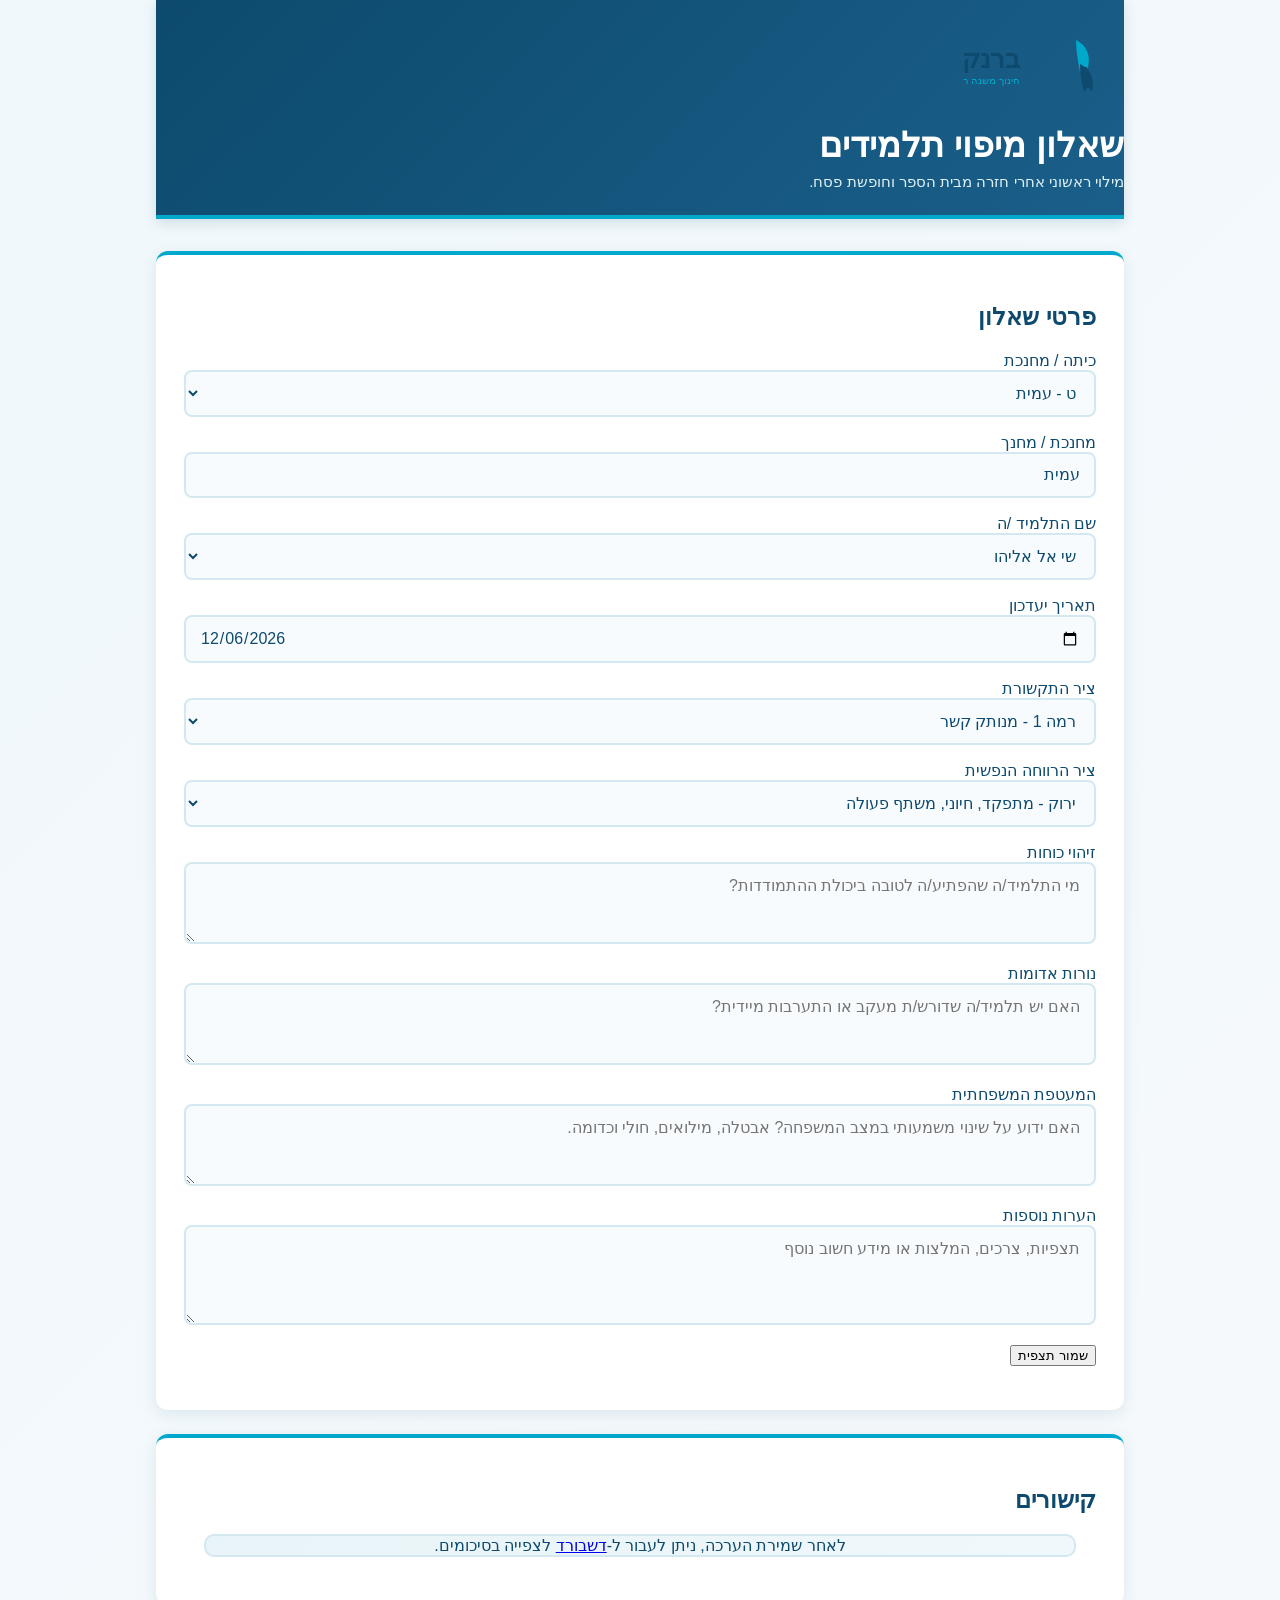
==== index.html @ 8f0331b6 "Add modern Branko Weiss branding and logo design" ====
<!DOCTYPE html>
<html lang="he" dir="rtl">
<head>
  <meta charset="UTF-8" />
  <meta name="viewport" content="width=device-width, initial-scale=1.0" />
  <title>שאלון מיפוי תלמידים</title>
  <link rel="stylesheet" href="style.css" />
</head>
<body>
  <main class="container">
    <header>
      <img src="logo.svg" alt="ברנקו וייס - חינוך משנה חברה" class="logo" />
      <h1>שאלון מיפוי תלמידים</h1>
      <p>מילוי ראשוני אחרי חזרה מבית הספר וחופשת פסח.</p>
    </header>

    <section class="card">
      <h2>פרטי שאלון</h2>

      <label for="classSelect">כיתה / מחנכת</label>
      <select id="classSelect"></select>

      <label for="teacherName">מחנכת / מחנך</label>
      <input id="teacherName" type="text" readonly />

      <label for="studentSelect">שם התלמיד /ה</label>
      <select id="studentSelect"></select>

      <label for="dateInput">תאריך יעדכון</label>
      <input id="dateInput" type="date" />

      <label for="communicationLevel">ציר התקשורת</label>
      <select id="communicationLevel">
        <option value="1">רמה 1 - מנותק קשר</option>
        <option value="2">רמה 2 - קשר רופף</option>
        <option value="3">רמה 3 - נמצא בקשר</option>
      </select>

      <label for="wellbeingLevel">ציר הרווחה הנפשית</label>
      <select id="wellbeingLevel">
        <option value="green">ירוק - מתפקד, חיוני, משתף פעולה</option>
        <option value="yellow">צהוב - עייפות, דאגה או ירידה במוטיבציה</option>
        <option value="red">אדום - סימני מצוקה בולטים או משבר</option>
      </select>

      <label for="strengthNote">זיהוי כוחות</label>
      <textarea id="strengthNote" rows="3" placeholder="מי התלמיד/ה שהפתיע/ה לטובה ביכולת ההתמודדות?"></textarea>

      <label for="alertNote">נורות אדומות</label>
      <textarea id="alertNote" rows="3" placeholder="האם יש תלמיד/ה שדורש/ת מעקב או התערבות מיידית?"></textarea>

      <label for="familyNote">המעטפת המשפחתית</label>
      <textarea id="familyNote" rows="3" placeholder="האם ידוע על שינוי משמעותי במצב המשפחה? אבטלה, מילואים, חולי וכדומה."></textarea>

      <label for="generalNote">הערות נוספות</label>
      <textarea id="generalNote" rows="4" placeholder="תצפיות, צרכים, המלצות או מידע חשוב נוסף"></textarea>

      <button id="submitBtn" class="primary-btn">שמור תצפית</button>
      <div id="message" class="message"></div>
    </section>

    <section class="card short-info">
      <h2>קישורים</h2>
      <p>לאחר שמירת הערכה, ניתן לעבור ל-<a href="dashboard.html">דשבורד</a> לצפייה בסיכומים.</p>
    </section>
  </main>
  <script src="script.js"></script>
</body>
</html>
---- style.css ----
* {
  box-sizing: border-box;
}

body {
  font-family: 'Segoe UI', Tahoma, Geneva, Verdana, sans-serif;
  background: linear-gradient(135deg, #f0f8fb 0%, #f5f9fc 100%);
  color: #0d4a6d;
  margin: 0;
  padding: 0;
  direction: rtl;
  text-align: right;
}

.container {
  max-width: 1000px;
  margin: 0 auto;
  padding: 0 16px;
}

header {
  background: linear-gradient(135deg, #0d4a6d 0%, #1a5f8a 100%);
  color: #fff;
  padding: 24px 0;
  border-bottom: 4px solid #00a9cc;
  margin-bottom: 32px;
  box-shadow: 0 4px 12px rgba(13, 74, 109, 0.15);
}

header .logo {
  width: 160px;
  margin-bottom: 16px;
}

header h1 {
  margin: 0 0 8px 0;
  font-size: 2.2rem;
  font-weight: 700;
  color: #fff;
}

header p {
  margin: 0;
  color: #e0f2f7;
  font-size: 0.95rem;
  font-weight: 300;
}

.card {
  background: #fff;
  border-radius: 12px;
  box-shadow: 0 4px 16px rgba(13, 74, 109, 0.1);
  padding: 28px;
  margin-bottom: 24px;
  border-top: 4px solid #00a9cc;
  transition: transform 0.2s, box-shadow 0.2s;
}

.card:hover {
  transform: translateY(-2px);
  box-shadow: 0 6px 20px rgba(13, 74, 109, 0.15);
}

.card h2 {
  color: #0d4a6d;
}

input[type="text"],
input[type="date"],
select,
textarea {
  width: 100%;
  padding: 12px 14px;
  margin-bottom: 16px;
  border: 2px solid #d4e8f2;
  border-radius: 8px;
  background: #f8fbfd;
  font-size: 1rem;
  color: #0d4a6d;
  font-family: inherit;
  transition: border-color 0.3s, background-color 0.3s;
}

input[type="text"]:focus,
input[type="date"]:focus,
select:focus,
textarea:focuslinear-gradient(135deg, #00a9cc 0%, #0088aa 100%);
  color: #fff;
  border: none;
  border-radius: 8px;
  padding: 14px 28px;
  font-size: 1rem;
  font-weight: 600;
  cursor: pointer;
  transition: all 0.3s;
  box-shadow: 0 4px 12px rgba(0, 169, 204, 0.3);
}

.primary-btn:hover {
  transform: translateY(-2px);
  box-shadow: 0 6px 16px rgba(0, 169, 204, 0.4);
  background: linear-gradient(135deg, #0088aa 0%, #006688 100%)
  margin-bottom: 16px;
  border: 1px solid #ccd0d9;
  border-radius: 10px;
  background: #fff;
  font-size: 1rem;
  color: #222;
}

textarea {
  resize: vertical;
}

  padding: 12px 16px;
  border-radius: 8px;
  background: #e8f4f8;
  color: #0d4a6d;
  border-right: 4px solid #00a9cc;
.primary-btn {
  display: inline-block;
  background: #1868b7;
  color: #fff;
  border: none;
  border-radius: 10px;
  padding: 14px 20px;
  font-size: 1rem;
  cursor: pointer;
}

.primary-btn:hover {
  background: #145a99;
}

.message {
  margin-top: 16px;
  font-weight: 600;
}

.short-info p {
  margin: 020px;
  border-radius: 10px;
  background: linear-gradient(135deg, #e8f4f8 0%, #f0f8fb 100%);
  text-align: center;
  border: 2px solid #d4e8f2;
  transition: all 0.3s;
}

.stats-grid div:hover {
  border-color: #00a9cc;
  box-shadow: 0 4px 12px rgba(0, 169, 204, 0.15);
}

.stats-grid h3 {
  margin: 0 0 12px;
  font-size: 0.9rem;
  color: #0d4a6d;
  font-weight: 600;
}

.stats-grid p {
  margin: 0;
  font-size: 1.8rem;
  font-weight: 700;
  color: #00a9cc
.stats-grid div {
  padding: 18px;
  border-radius: 12px;
  background: #f1f5fb;
  text-align: center;
}
linear-gradient(135deg, #0d4a6d 0%, #1a5f8a 100%);
  color: #fff;
}

th, td {
  padding: 14px 12px;
  border: 1px solid #d4e8f2;
}

th {
  font-weight: 700;
  color: #fff;
}

tr:hover {
  background: #f0f8fb

.filter-row {
  display: grid;
  gap: 8px;
}

.table-container {
  overflow-x: auto;
}

table {
  width: 100%;
  border-collapse: collapse;
}

thead {
  background: #e8effd;
}

th, td {
  padding: 12px 10px;
  border: 1px solid #e1e6ef;
}

th {
  font-weight: 700;
}

@media (max-width: 640px) {
  .container {
    padding: 0 12px;
  }

  .primary-btn {
    width: 100%;
  }
}
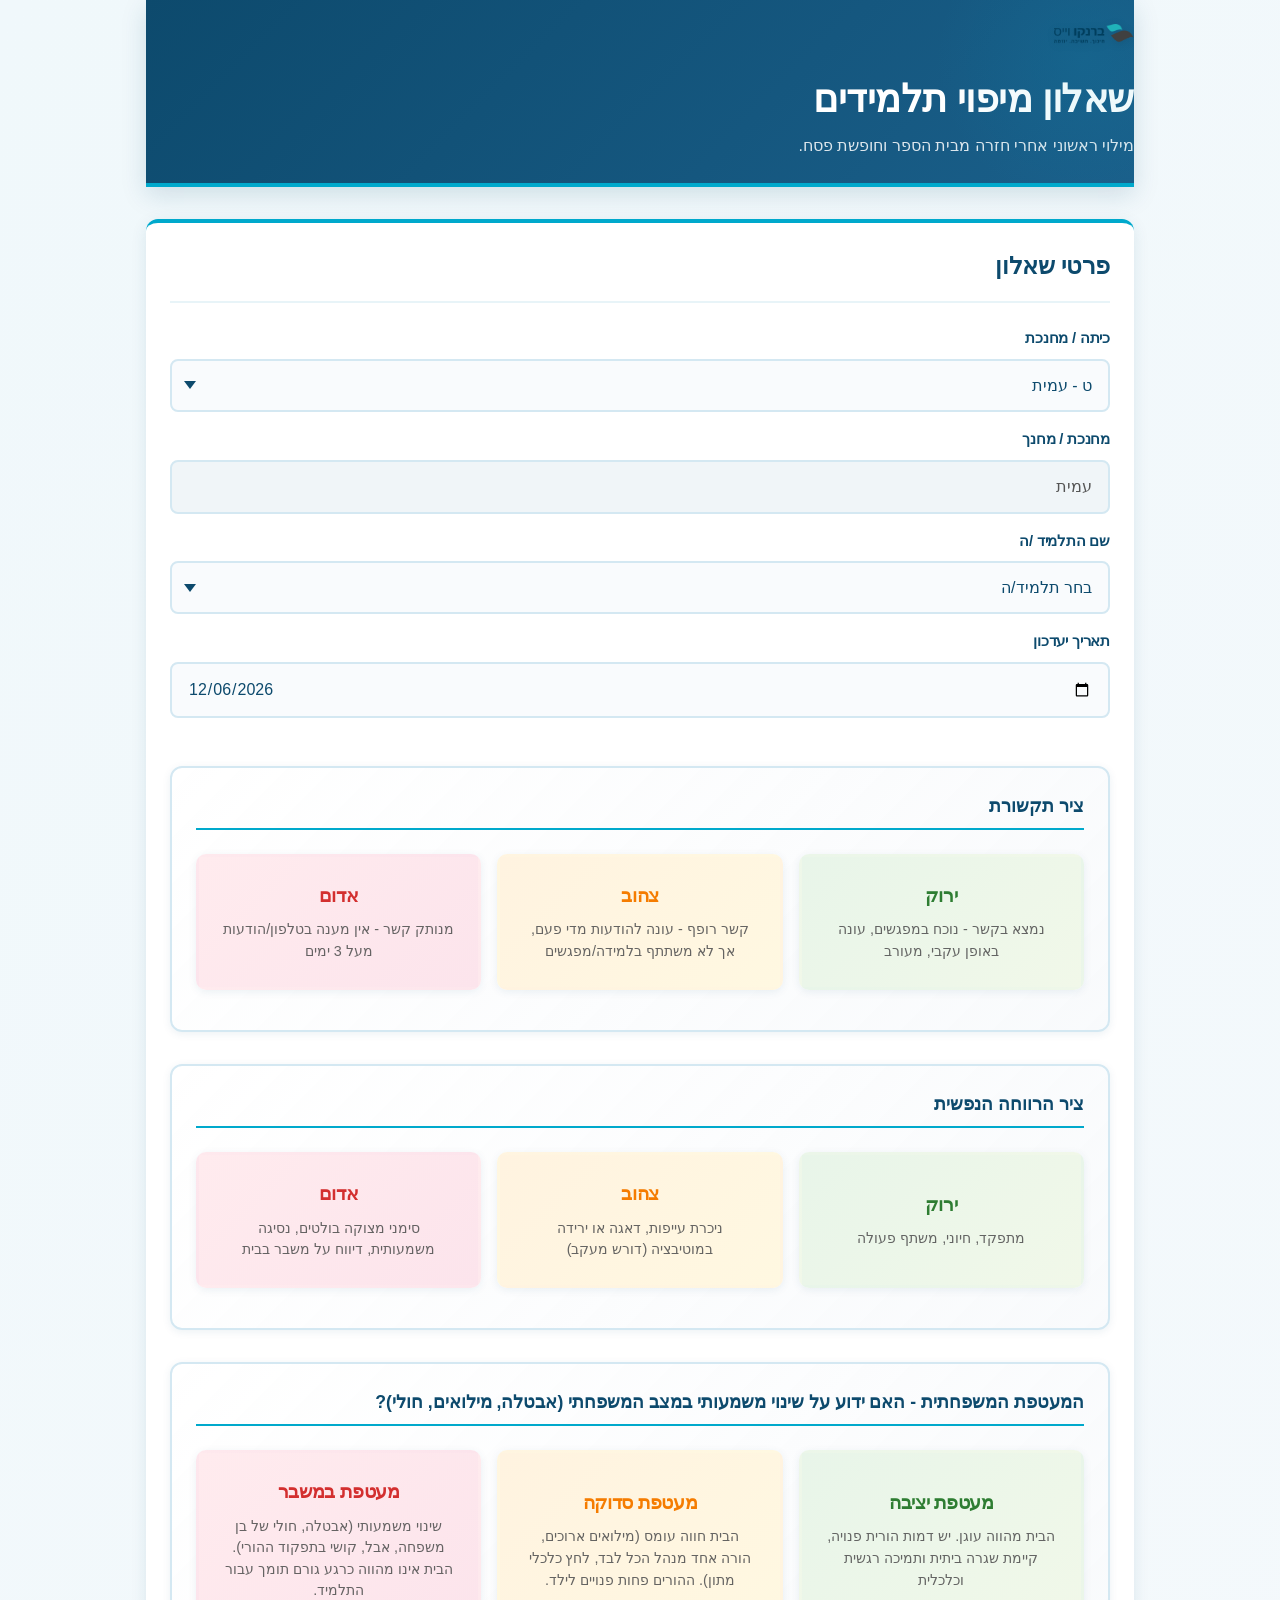
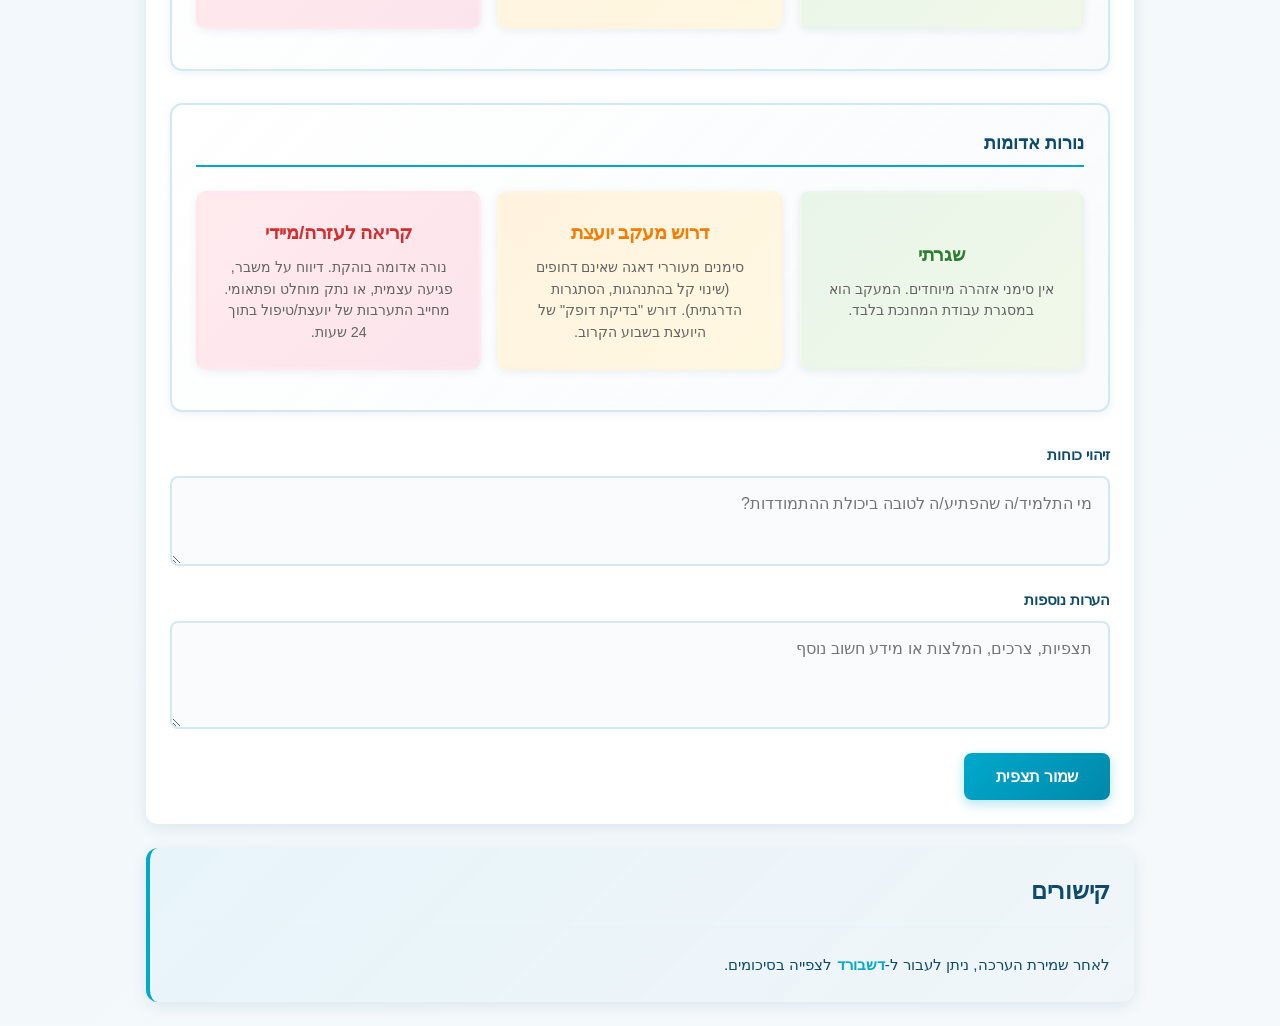
==== commit 12756a60: "Add interactive colored boxes, responsive design, and new logo" ====
--- a/index.html
+++ b/index.html
@@ -9,7 +9,7 @@
 <body>
   <main class="container">
     <header>
-      <img src="logo.svg" alt="ברנקו וייס - חינוך משנה חברה" class="logo" />
+      <img src="logo.png" alt="ברנקו וייס - חינוך משנה חברה" class="logo" />
       <h1>שאלון מיפוי תלמידים</h1>
       <p>מילוי ראשוני אחרי חזרה מבית הספר וחופשת פסח.</p>
     </header>
@@ -29,28 +29,88 @@
       <label for="dateInput">תאריך יעדכון</label>
       <input id="dateInput" type="date" />
 
-      <label for="communicationLevel">ציר התקשורת</label>
-      <select id="communicationLevel">
-        <option value="1">רמה 1 - מנותק קשר</option>
-        <option value="2">רמה 2 - קשר רופף</option>
-        <option value="3">רמה 3 - נמצא בקשר</option>
-      </select>
+      <!-- ציר תקשורת -->
+      <div class="question-section">
+        <h3>ציר תקשורת</h3>
+        <div class="option-grid">
+          <div class="option-card green" data-value="3" data-section="communication" tabindex="0">
+            <h4>ירוק</h4>
+            <p>נמצא בקשר - נוכח במפגשים, עונה באופן עקבי, מעורב</p>
+          </div>
+          <div class="option-card yellow" data-value="2" data-section="communication" tabindex="0">
+            <h4>צהוב</h4>
+            <p>קשר רופף - עונה להודעות מדי פעם, אך לא משתתף בלמידה/מפגשים</p>
+          </div>
+          <div class="option-card red" data-value="1" data-section="communication" tabindex="0">
+            <h4>אדום</h4>
+            <p>מנותק קשר - אין מענה בטלפון/הודעות מעל 3 ימים</p>
+          </div>
+        </div>
+        <input type="hidden" id="communicationLevel" />
+      </div>
 
-      <label for="wellbeingLevel">ציר הרווחה הנפשית</label>
-      <select id="wellbeingLevel">
-        <option value="green">ירוק - מתפקד, חיוני, משתף פעולה</option>
-        <option value="yellow">צהוב - עייפות, דאגה או ירידה במוטיבציה</option>
-        <option value="red">אדום - סימני מצוקה בולטים או משבר</option>
-      </select>
+      <!-- ציר הרווחה הנפשית -->
+      <div class="question-section">
+        <h3>ציר הרווחה הנפשית</h3>
+        <div class="option-grid">
+          <div class="option-card green" data-value="green" data-section="wellbeing" tabindex="0">
+            <h4>ירוק</h4>
+            <p>מתפקד, חיוני, משתף פעולה</p>
+          </div>
+          <div class="option-card yellow" data-value="yellow" data-section="wellbeing" tabindex="0">
+            <h4>צהוב</h4>
+            <p>ניכרת עייפות, דאגה או ירידה במוטיבציה (דורש מעקב)</p>
+          </div>
+          <div class="option-card red" data-value="red" data-section="wellbeing" tabindex="0">
+            <h4>אדום</h4>
+            <p>סימני מצוקה בולטים, נסיגה משמעותית, דיווח על משבר בבית</p>
+          </div>
+        </div>
+        <input type="hidden" id="wellbeingLevel" />
+      </div>
+
+      <!-- המעטפת המשפחתית -->
+      <div class="question-section">
+        <h3>המעטפת המשפחתית - האם ידוע על שינוי משמעותי במצב המשפחתי (אבטלה, מילואים, חולי)?</h3>
+        <div class="option-grid">
+          <div class="option-card green" data-value="stable" data-section="family" tabindex="0">
+            <h4>מעטפת יציבה</h4>
+            <p>הבית מהווה עוגן. יש דמות הורית פנויה, קיימת שגרה ביתית ותמיכה רגשית וכלכלית</p>
+          </div>
+          <div class="option-card yellow" data-value="cracked" data-section="family" tabindex="0">
+            <h4>מעטפת סדוקה</h4>
+            <p>הבית חווה עומס (מילואים ארוכים, הורה אחד מנהל הכל לבד, לחץ כלכלי מתון). ההורים פחות פנויים לילד.</p>
+          </div>
+          <div class="option-card red" data-value="crisis" data-section="family" tabindex="0">
+            <h4>מעטפת במשבר</h4>
+            <p>שינוי משמעותי (אבטלה, חולי של בן משפחה, אבל, קושי בתפקוד ההורי). הבית אינו מהווה כרגע גורם תומך עבור התלמיד.</p>
+          </div>
+        </div>
+        <input type="hidden" id="familyLevel" />
+      </div>
+
+      <!-- נורות אדומות -->
+      <div class="question-section">
+        <h3>נורות אדומות</h3>
+        <div class="option-grid">
+          <div class="option-card green" data-value="normal" data-section="alerts" tabindex="0">
+            <h4>שגרתי</h4>
+            <p>אין סימני אזהרה מיוחדים. המעקב הוא במסגרת עבודת המחנכת בלבד.</p>
+          </div>
+          <div class="option-card yellow" data-value="counselor" data-section="alerts" tabindex="0">
+            <h4>דרוש מעקב יועצת</h4>
+            <p>סימנים מעוררי דאגה שאינם דחופים (שינוי קל בהתנהגות, הסתגרות הדרגתית). דורש "בדיקת דופק" של היועצת בשבוע הקרוב.</p>
+          </div>
+          <div class="option-card red" data-value="urgent" data-section="alerts" tabindex="0">
+            <h4>קריאה לעזרה/מיידי</h4>
+            <p>נורה אדומה בוהקת. דיווח על משבר, פגיעה עצמית, או נתק מוחלט ופתאומי. מחייב התערבות של יועצת/טיפול בתוך 24 שעות.</p>
+          </div>
+        </div>
+        <input type="hidden" id="alertLevel" />
+      </div>
 
       <label for="strengthNote">זיהוי כוחות</label>
       <textarea id="strengthNote" rows="3" placeholder="מי התלמיד/ה שהפתיע/ה לטובה ביכולת ההתמודדות?"></textarea>
-
-      <label for="alertNote">נורות אדומות</label>
-      <textarea id="alertNote" rows="3" placeholder="האם יש תלמיד/ה שדורש/ת מעקב או התערבות מיידית?"></textarea>
-
-      <label for="familyNote">המעטפת המשפחתית</label>
-      <textarea id="familyNote" rows="3" placeholder="האם ידוע על שינוי משמעותי במצב המשפחה? אבטלה, מילואים, חולי וכדומה."></textarea>
 
       <label for="generalNote">הערות נוספות</label>
       <textarea id="generalNote" rows="4" placeholder="תצפיות, צרכים, המלצות או מידע חשוב נוסף"></textarea>
--- a/style.css
+++ b/style.css
@@ -1,68 +1,176 @@
+/* Design System - Branko Weiss Modern Professional Theme */
+
+:root {
+  --primary-dark: #0d4a6d;
+  --primary-medium: #1a5f8a;
+  --accent-turquoise: #00a9cc;
+  --accent-light: #e8f4f8;
+  --text-primary: #0d4a6d;
+  --text-secondary: #555;
+  --border-light: #d4e8f2;
+  --shadow-sm: 0 2px 8px rgba(13, 74, 109, 0.08);
+  --shadow-md: 0 4px 16px rgba(13, 74, 109, 0.1);
+  --shadow-lg: 0 8px 24px rgba(13, 74, 109, 0.15);
+  --transition-fast: 0.18s cubic-bezier(0.4, 0, 0.2, 1);
+  --transition-normal: 0.28s cubic-bezier(0.4, 0, 0.2, 1);
+  --spacing-xs: 4px;
+  --spacing-sm: 8px;
+  --spacing-md: 16px;
+  --spacing-lg: 24px;
+  --spacing-xl: 32px;
+}
+
 * {
   box-sizing: border-box;
 }
 
+html {
+  scroll-behavior: smooth;
+}
+
 body {
-  font-family: 'Segoe UI', Tahoma, Geneva, Verdana, sans-serif;
+  font-family: -apple-system, BlinkMacSystemFont, 'Segoe UI', 'Helvetica Neue', sans-serif;
   background: linear-gradient(135deg, #f0f8fb 0%, #f5f9fc 100%);
-  color: #0d4a6d;
+  color: var(--text-primary);
   margin: 0;
   padding: 0;
   direction: rtl;
   text-align: right;
+  line-height: 1.6;
+  -webkit-font-smoothing: antialiased;
+  -moz-osx-font-smoothing: grayscale;
 }
 
 .container {
-  max-width: 1000px;
+  max-width: 1020px;
   margin: 0 auto;
-  padding: 0 16px;
+  padding: 0 var(--spacing-md);
 }
 
 header {
-  background: linear-gradient(135deg, #0d4a6d 0%, #1a5f8a 100%);
+  background: linear-gradient(135deg, var(--primary-dark) 0%, var(--primary-medium) 100%);
   color: #fff;
-  padding: 24px 0;
-  border-bottom: 4px solid #00a9cc;
-  margin-bottom: 32px;
-  box-shadow: 0 4px 12px rgba(13, 74, 109, 0.15);
+  padding: var(--spacing-lg) 0;
+  border-bottom: 4px solid var(--accent-turquoise);
+  margin-bottom: var(--spacing-xl);
+  box-shadow: var(--shadow-lg);
+  position: relative;
+  overflow: hidden;
+}
+
+header::before {
+  content: '';
+  position: absolute;
+  top: -50%;
+  right: -10%;
+  width: 300px;
+  height: 300px;
+  background: radial-gradient(circle, rgba(0, 169, 204, 0.1) 0%, transparent 70%);
+  border-radius: 50%;
+  pointer-events: none;
 }
 
 header .logo {
-  width: 160px;
-  margin-bottom: 16px;
+  width: 80px;
+  height: auto;
+  margin-bottom: var(--spacing-md);
+  filter: drop-shadow(0 2px 4px rgba(0, 0, 0, 0.1));
+  animation: slideDown var(--transition-normal) ease-out;
 }
 
 header h1 {
-  margin: 0 0 8px 0;
-  font-size: 2.2rem;
+  margin: 0 0 var(--spacing-xs) 0;
+  font-size: clamp(1.8rem, 5vw, 2.4rem);
   font-weight: 700;
   color: #fff;
+  letter-spacing: -0.5px;
+  animation: slideUp var(--transition-normal) ease-out;
 }
 
 header p {
   margin: 0;
-  color: #e0f2f7;
-  font-size: 0.95rem;
+  color: rgba(255, 255, 255, 0.85);
+  font-size: clamp(0.9rem, 2vw, 1rem);
   font-weight: 300;
+  animation: slideUp var(--transition-normal) ease-out 0.05s both;
 }
 
 .card {
   background: #fff;
   border-radius: 12px;
-  box-shadow: 0 4px 16px rgba(13, 74, 109, 0.1);
-  padding: 28px;
-  margin-bottom: 24px;
-  border-top: 4px solid #00a9cc;
-  transition: transform 0.2s, box-shadow 0.2s;
+  box-shadow: var(--shadow-md);
+  padding: var(--spacing-lg);
+  margin-bottom: var(--spacing-lg);
+  border-top: 4px solid var(--accent-turquoise);
+  transition: all var(--transition-normal);
+  position: relative;
+  animation: fadeInUp 0.5s ease-out;
+}
+
+@keyframes fadeInUp {
+  from { opacity: 0; transform: translateY(20px); }
+  to { opacity: 1; transform: translateY(0); }
+}
+
+@keyframes slideDown {
+  from { opacity: 0; transform: translateY(-20px); }
+  to { opacity: 1; transform: translateY(0); }
+}
+
+@keyframes slideUp {
+  from { opacity: 0; transform: translateY(20px); }
+  to { opacity: 1; transform: translateY(0); }
 }
 
 .card:hover {
-  transform: translateY(-2px);
-  box-shadow: 0 6px 20px rgba(13, 74, 109, 0.15);
+  transform: translateY(-4px);
+  box-shadow: var(--shadow-lg);
 }
 
 .card h2 {
-  color: #0d4a6d;
+  margin-top: 0;
+  color: var(--primary-dark);
+  font-size: clamp(1.2rem, 3vw, 1.5rem);
+  margin-bottom: var(--spacing-lg);
+  border-bottom: 2px solid var(--accent-light);
+  padding-bottom: var(--spacing-md);
+  font-weight: 600;
+  letter-spacing: -0.3px;
+}
+
+.short-info {
+  background: linear-gradient(135deg, rgba(0, 169, 204, 0.05) 0%, rgba(13, 74, 109, 0.02) 100%);
+  border-left: 4px solid var(--accent-turquoise);
+  border-top: none;
+}
+
+.short-info p {
+  margin: 0;
+  font-size: 0.95rem;
+  line-height: 1.7;
+}
+
+.short-info a {
+  color: var(--accent-turquoise);
+  text-decoration: none;
+  font-weight: 600;
+  border-bottom: 2px solid transparent;
+  transition: border-color var(--transition-fast);
+  padding-bottom: 2px;
+}
+
+.short-info a:hover {
+  border-bottom-color: var(--accent-turquoise);
+}
+
+label {
+  display: block;
+  margin-bottom: var(--spacing-sm);
+  font-weight: 600;
+  color: var(--primary-dark);
+  font-size: 0.92rem;
+  letter-spacing: -0.2px;
+  transition: color var(--transition-fast);
 }
 
 input[type="text"],
@@ -70,155 +178,662 @@
 select,
 textarea {
   width: 100%;
-  padding: 12px 14px;
-  margin-bottom: 16px;
-  border: 2px solid #d4e8f2;
+  padding: var(--spacing-md);
+  margin-bottom: var(--spacing-md);
+  border: 2px solid var(--border-light);
   border-radius: 8px;
-  background: #f8fbfd;
+  background: #f9fbfd;
   font-size: 1rem;
-  color: #0d4a6d;
+  color: var(--text-primary);
   font-family: inherit;
-  transition: border-color 0.3s, background-color 0.3s;
+  transition: all var(--transition-fast);
+  appearance: none;
+}
+
+select {
+  background-image: url("data:image/svg+xml,%3Csvg xmlns='http://www.w3.org/2000/svg' width='12' height='8' viewBox='0 0 12 8'%3E%3Cpath fill='%230d4a6d' d='M6 8L0 0h12z'/%3E%3C/svg%3E");
+  background-repeat: no-repeat;
+  background-position: left 12px center;
+  padding-left: 32px;
+  padding-right: var(--spacing-md);
+  cursor: pointer;
 }
 
 input[type="text"]:focus,
 input[type="date"]:focus,
 select:focus,
-textarea:focuslinear-gradient(135deg, #00a9cc 0%, #0088aa 100%);
+textarea:focus {
+  outline: none;
+  border-color: var(--accent-turquoise);
+  background: #fff;
+  box-shadow: 0 0 0 4px rgba(0, 169, 204, 0.1);
+  transition: all var(--transition-fast);
+}
+
+input[type="text"]:hover,
+input[type="date"]:hover,
+select:hover,
+textarea:hover {
+  border-color: var(--accent-turquoise);
+}
+
+textarea {
+  resize: vertical;
+  min-height: 80px;
+  font-family: inherit;
+}
+
+input[readonly] {
+  background: #f0f5f8;
+  cursor: not-allowed;
+  color: var(--text-secondary);
+}
+
+.primary-btn {
+  display: inline-block;
+  background: linear-gradient(135deg, var(--accent-turquoise) 0%, #0088aa 100%);
   color: #fff;
   border: none;
   border-radius: 8px;
-  padding: 14px 28px;
+  padding: 14px 32px;
   font-size: 1rem;
   font-weight: 600;
   cursor: pointer;
-  transition: all 0.3s;
+  transition: all var(--transition-normal);
   box-shadow: 0 4px 12px rgba(0, 169, 204, 0.3);
+  position: relative;
+  overflow: hidden;
+  letter-spacing: -0.3px;
+}
+
+.primary-btn::before {
+  content: '';
+  position: absolute;
+  top: 50%;
+  left: 50%;
+  width: 0;
+  height: 0;
+  background: rgba(255, 255, 255, 0.2);
+  border-radius: 50%;
+  transform: translate(-50%, -50%);
+  transition: width var(--transition-normal), height var(--transition-normal);
+  pointer-events: none;
 }
 
 .primary-btn:hover {
   transform: translateY(-2px);
-  box-shadow: 0 6px 16px rgba(0, 169, 204, 0.4);
-  background: linear-gradient(135deg, #0088aa 0%, #006688 100%)
-  margin-bottom: 16px;
-  border: 1px solid #ccd0d9;
+  box-shadow: 0 8px 20px rgba(0, 169, 204, 0.4);
+  background: linear-gradient(135deg, #0088aa 0%, #006688 100%);
+}
+
+.primary-btn:hover::before {
+  width: 300px;
+  height: 300px;
+}
+
+.primary-btn:active {
+  transform: translateY(0);
+  box-shadow: 0 2px 8px rgba(0, 169, 204, 0.3);
+}
+
+.primary-btn:focus {
+  outline: 2px solid var(--accent-turquoise);
+  outline-offset: 2px;
+}
+
+.primary-btn:disabled {
+  opacity: 0.6;
+  cursor: not-allowed;
+  transform: none;
+}
+
+.message {
+  margin-top: var(--spacing-md);
+  font-weight: 600;
+  padding: var(--spacing-md);
+  border-radius: 8px;
+  background: var(--accent-light);
+  color: var(--primary-dark);
+  border-right: 4px solid var(--accent-turquoise);
+  display: none;
+  animation: slideIn var(--transition-normal) ease-out;
+}
+
+.message.show {
+  display: block;
+}
+
+@keyframes slideIn {
+  from { opacity: 0; transform: translateX(20px); }
+  to { opacity: 1; transform: translateX(0); }
+}
+
+.message.error {
+  background: #fee;
+  color: #c33;
+  border-right-color: #c33;
+}
+
+.message.success {
+  background: #e8f5e9;
+  color: #2e7d32;
+  border-right-color: #4caf50;
+}
+
+.stats-grid {
+  display: grid;
+  gap: var(--spacing-lg);
+  grid-template-columns: repeat(auto-fit, minmax(160px, 1fr));
+  margin-bottom: var(--spacing-lg);
+}
+
+.stats-grid div {
+  padding: var(--spacing-lg);
   border-radius: 10px;
-  background: #fff;
-  font-size: 1rem;
-  color: #222;
-}
-
-textarea {
-  resize: vertical;
-}
-
-  padding: 12px 16px;
-  border-radius: 8px;
-  background: #e8f4f8;
-  color: #0d4a6d;
-  border-right: 4px solid #00a9cc;
-.primary-btn {
-  display: inline-block;
-  background: #1868b7;
-  color: #fff;
-  border: none;
-  border-radius: 10px;
-  padding: 14px 20px;
-  font-size: 1rem;
-  cursor: pointer;
-}
-
-.primary-btn:hover {
-  background: #145a99;
-}
-
-.message {
-  margin-top: 16px;
+  background: linear-gradient(135deg, var(--accent-light) 0%, #f0f8fb 100%);
+  text-align: center;
+  border: 2px solid var(--border-light);
+  transition: all var(--transition-normal);
+  position: relative;
+  overflow: hidden;
+  animation: fadeInUp 0.5s ease-out;
+}
+
+.stats-grid div::before {
+  content: '';
+  position: absolute;
+  top: 0;
+  left: 0;
+  right: 0;
+  height: 3px;
+  background: linear-gradient(90deg, var(--accent-turquoise), transparent);
+  opacity: 0;
+  transition: opacity var(--transition-normal);
+}
+
+.stats-grid div:hover {
+  border-color: var(--accent-turquoise);
+  box-shadow: var(--shadow-md);
+  transform: translateY(-4px);
+}
+
+.stats-grid div:hover::before {
+  opacity: 1;
+}
+
+.stats-grid h3 {
+  margin: 0 0 var(--spacing-md) 0;
+  font-size: clamp(0.85rem, 2vw, 0.95rem);
+  color: var(--primary-dark);
   font-weight: 600;
-}
-
-.short-info p {
-  margin: 020px;
-  border-radius: 10px;
-  background: linear-gradient(135deg, #e8f4f8 0%, #f0f8fb 100%);
-  text-align: center;
-  border: 2px solid #d4e8f2;
-  transition: all 0.3s;
-}
-
-.stats-grid div:hover {
-  border-color: #00a9cc;
-  box-shadow: 0 4px 12px rgba(0, 169, 204, 0.15);
-}
-
-.stats-grid h3 {
-  margin: 0 0 12px;
-  font-size: 0.9rem;
-  color: #0d4a6d;
-  font-weight: 600;
+  letter-spacing: -0.2px;
 }
 
 .stats-grid p {
   margin: 0;
-  font-size: 1.8rem;
+  font-size: clamp(1.6rem, 4vw, 2rem);
   font-weight: 700;
-  color: #00a9cc
-.stats-grid div {
-  padding: 18px;
-  border-radius: 12px;
-  background: #f1f5fb;
-  text-align: center;
-}
-linear-gradient(135deg, #0d4a6d 0%, #1a5f8a 100%);
-  color: #fff;
-}
-
-th, td {
-  padding: 14px 12px;
-  border: 1px solid #d4e8f2;
-}
-
-th {
-  font-weight: 700;
-  color: #fff;
-}
-
-tr:hover {
-  background: #f0f8fb
+  color: var(--accent-turquoise);
+  letter-spacing: -0.5px;
+}
+
+.filters {
+  display: grid;
+  gap: var(--spacing-lg);
+  background: linear-gradient(135deg, rgba(0, 169, 204, 0.03) 0%, rgba(13, 74, 109, 0.01) 100%);
+  padding: var(--spacing-lg);
+  border-radius: 10px;
+  border: 2px solid var(--border-light);
+}
 
 .filter-row {
-  display: grid;
-  gap: 8px;
+  display: flex;
+  flex-direction: column;
+  gap: var(--spacing-xs);
+}
+
+.filter-row label {
+  margin-bottom: var(--spacing-xs);
+  font-weight: 600;
+  color: var(--primary-dark);
+}
+
+.filter-row select {
+  width: 100%;
+  padding: var(--spacing-sm);
+  border: 2px solid var(--border-light);
+  border-radius: 6px;
+  font-size: 1rem;
+  background: #fff;
+  transition: border-color var(--transition-fast);
+}
+
+.filter-row select:focus {
+  outline: none;
+  border-color: var(--accent-turquoise);
+}
+
+@media (min-width: 768px) {
+  .filters {
+    display: grid;
+    grid-template-columns: repeat(auto-fit, minmax(220px, 1fr));
+    align-items: flex-end;
+    gap: var(--spacing-md);
+    padding: var(--spacing-md);
+  }
+
+  .filter-row {
+    flex-direction: row;
+    align-items: center;
+  }
+
+  .filter-row label {
+    margin-bottom: 0;
+    min-width: 120px;
+  }
+
+  .filter-row select {
+    flex: 1;
+  }
+
+  .filter-row:last-child {
+    grid-column: 1;
+  }
 }
 
 .table-container {
   overflow-x: auto;
+  border-radius: 10px;
+  box-shadow: var(--shadow-md);
+  margin-top: var(--spacing-lg);
 }
 
 table {
   width: 100%;
   border-collapse: collapse;
+  background: #fff;
+  min-width: 600px; /* Ensure table doesn't get too narrow */
 }
 
 thead {
-  background: #e8effd;
-}
-
-th, td {
-  padding: 12px 10px;
-  border: 1px solid #e1e6ef;
+  background: linear-gradient(90deg, var(--primary-dark) 0%, var(--primary-medium) 100%);
+  color: #fff;
 }
 
 th {
+  padding: var(--spacing-md);
   font-weight: 700;
-}
-
-@media (max-width: 640px) {
+  color: #fff;
+  text-align: right;
+  font-size: 0.92rem;
+  letter-spacing: -0.2px;
+  border-bottom: 2px solid var(--accent-turquoise);
+}
+
+td {
+  padding: var(--spacing-md);
+  border-bottom: 1px solid var(--border-light);
+  font-size: 0.9rem;
+  color: var(--text-secondary);
+}
+
+tbody tr {
+  transition: background-color var(--transition-fast);
+}
+
+tbody tr:hover {
+  background: #f5f9fb;
+}
+
+tbody tr:last-child td {
+  border-bottom: none;
+}
+
+.question-section {
+  margin: var(--spacing-xl) 0;
+  padding: var(--spacing-lg);
+  background: linear-gradient(135deg, rgba(255, 255, 255, 0.8) 0%, rgba(248, 250, 252, 0.9) 100%);
+  border-radius: 12px;
+  border: 2px solid var(--border-light);
+  box-shadow: var(--shadow-sm);
+}
+
+.question-section h3 {
+  margin: 0 0 var(--spacing-lg) 0;
+  color: var(--primary-dark);
+  font-size: 1.1rem;
+  font-weight: 600;
+  border-bottom: 2px solid var(--accent-turquoise);
+  padding-bottom: var(--spacing-sm);
+}
+
+.option-grid {
+  display: grid;
+  gap: var(--spacing-md);
+  grid-template-columns: repeat(auto-fit, minmax(280px, 1fr));
+  margin-bottom: var(--spacing-md);
+}
+
+.option-card {
+  padding: var(--spacing-lg);
+  border-radius: 10px;
+  border: 3px solid transparent;
+  cursor: pointer;
+  transition: all var(--transition-normal);
+  position: relative;
+  background: #fff;
+  box-shadow: var(--shadow-sm);
+  text-align: center;
+  min-height: 120px;
+  display: flex;
+  flex-direction: column;
+  justify-content: center;
+  align-items: center;
+  -webkit-tap-highlight-color: rgba(0, 169, 204, 0.1); /* iOS tap highlight */
+}
+
+.option-card:hover {
+  transform: translateY(-4px);
+  box-shadow: var(--shadow-md);
+}
+
+.option-card:focus {
+  outline: 3px solid var(--accent-turquoise);
+  outline-offset: 2px;
+}
+
+.option-card.selected {
+  border-color: currentColor;
+  box-shadow: 0 0 0 2px currentColor, var(--shadow-md);
+  transform: translateY(-2px);
+}
+
+.option-card.green {
+  color: #2e7d32;
+  background: linear-gradient(135deg, #e8f5e9 0%, #f1f8e9 100%);
+}
+
+.option-card.green.selected {
+  background: linear-gradient(135deg, #c8e6c9 0%, #dcedc8 100%);
+}
+
+.option-card.yellow {
+  color: #f57c00;
+  background: linear-gradient(135deg, #fff3e0 0%, #fff8e1 100%);
+}
+
+.option-card.yellow.selected {
+  background: linear-gradient(135deg, #ffcc80 0%, #ffe082 100%);
+}
+
+.option-card.red {
+  color: #d32f2f;
+  background: linear-gradient(135deg, #ffebee 0%, #fce4ec 100%);
+}
+
+.option-card.red.selected {
+  background: linear-gradient(135deg, #ef5350 0%, #e57373 100%);
+}
+
+.option-card h4 {
+  margin: 0 0 var(--spacing-sm) 0;
+  font-size: 1.2rem;
+  font-weight: 700;
+  letter-spacing: -0.3px;
+}
+
+.option-card p {
+  margin: 0;
+  font-size: 0.9rem;
+  line-height: 1.5;
+  color: var(--text-secondary);
+  opacity: 0.9;
+}
+
+/* Responsive Design for Option Cards */
+@media (max-width: 768px) {
+  .option-grid {
+    grid-template-columns: 1fr;
+    gap: var(--spacing-sm);
+  }
+
+  .option-card {
+    padding: var(--spacing-md);
+    min-height: 100px;
+  }
+
+  .option-card h4 {
+    font-size: 1.1rem;
+  }
+
+  .option-card p {
+    font-size: 0.85rem;
+    line-height: 1.4;
+  }
+}
+
+@media (max-width: 480px) {
+  .option-grid {
+    gap: var(--spacing-xs);
+  }
+
+  .option-card {
+    padding: var(--spacing-sm);
+    min-height: 80px;
+  }
+
+  .option-card h4 {
+    font-size: 1rem;
+  }
+
+  .option-card p {
+    font-size: 0.8rem;
+  }
+}
+
+:focus-visible {
+  outline: 2px solid var(--accent-turquoise);
+  outline-offset: 2px;
+}
+
+@media (prefers-contrast: more) {
+  body {
+    background: #fff;
+  }
+
+  .card {
+    border: 2px solid var(--primary-dark);
+  }
+
+  button {
+    border: 2px solid currentColor;
+  }
+}
+
+@media (prefers-reduced-motion: reduce) {
+  *,
+  *::before,
+  *::after {
+    animation-duration: 0.01ms !important;
+    animation-iteration-count: 1 !important;
+    transition-duration: 0.01ms !important;
+  }
+}
+
+@media (max-width: 768px) {
   .container {
-    padding: 0 12px;
+    padding: 0 var(--spacing-md);
+  }
+
+  header {
+    padding: var(--spacing-lg) var(--spacing-md);
+    margin-bottom: var(--spacing-lg);
+  }
+
+  header .logo {
+    width: 100px;
+  }
+
+  .question-section {
+    margin: var(--spacing-lg) 0;
+    padding: var(--spacing-md);
+  }
+
+  .question-section h3 {
+    font-size: 1rem;
+    margin-bottom: var(--spacing-md);
+  }
+
+  .filters {
+    padding: var(--spacing-md);
+    gap: var(--spacing-md);
+  }
+
+  .filter-row {
+    gap: var(--spacing-xs);
+  }
+
+  .card {
+    padding: var(--spacing-md);
   }
 
   .primary-btn {
     width: 100%;
-  }
-}
+    padding: 12px var(--spacing-md);
+  }
+
+  .stats-grid {
+    grid-template-columns: repeat(2, 1fr);
+  }
+
+  .table-container {
+    font-size: 0.85rem;
+  }
+
+  th, td {
+    padding: var(--spacing-sm);
+  }
+}
+
+@media (max-width: 768px) {
+  .container {
+    padding: 0 var(--spacing-md);
+  }
+
+  header {
+    padding: var(--spacing-lg) var(--spacing-md);
+    margin-bottom: var(--spacing-lg);
+  }
+
+  header .logo {
+    width: 100px;
+  }
+
+  .question-section {
+    margin: var(--spacing-lg) 0;
+    padding: var(--spacing-md);
+  }
+
+  .question-section h3 {
+    font-size: 1rem;
+    margin-bottom: var(--spacing-md);
+  }
+
+  .card {
+    padding: var(--spacing-md);
+  }
+
+  .primary-btn {
+    width: 100%;
+    padding: 12px var(--spacing-md);
+  }
+
+  .stats-grid {
+    grid-template-columns: repeat(2, 1fr);
+  }
+
+  .table-container {
+    font-size: 0.85rem;
+  }
+
+  th, td {
+    padding: var(--spacing-sm);
+  }
+}
+
+@media (max-width: 480px) {
+  :root {
+    --spacing-lg: 16px;
+    --spacing-md: 12px;
+    --spacing-sm: 8px;
+  }
+
+  .container {
+    padding: 0 var(--spacing-sm);
+  }
+
+  header {
+    padding: var(--spacing-md) var(--spacing-sm);
+    margin-bottom: var(--spacing-md);
+  }
+
+  header h1 {
+    font-size: 1.4rem;
+  }
+
+  header p {
+    font-size: 0.8rem;
+  }
+
+  header .logo {
+    width: 80px;
+    margin-bottom: var(--spacing-sm);
+  }
+
+  .question-section {
+    margin: var(--spacing-md) 0;
+    padding: var(--spacing-sm);
+  }
+
+  .question-section h3 {
+    font-size: 0.95rem;
+    margin-bottom: var(--spacing-sm);
+  }
+
+  .card h2 {
+    font-size: 1rem;
+  }
+
+  .card {
+    padding: var(--spacing-sm);
+  }
+
+  label {
+    font-size: 0.85rem;
+  }
+
+  input, select, textarea, .primary-btn {
+    font-size: 16px; /* Prevent zoom on iOS */
+  }
+
+  .primary-btn {
+    padding: 12px var(--spacing-md);
+    font-size: 0.9rem;
+  }
+
+  .stats-grid {
+    grid-template-columns: 1fr;
+  }
+}
+
+/* Tablet specific adjustments */
+@media (min-width: 769px) and (max-width: 1024px) {
+  .option-grid {
+    grid-template-columns: repeat(2, 1fr);
+    gap: var(--spacing-md);
+  }
+
+  .option-card {
+    min-height: 110px;
+  }
+}
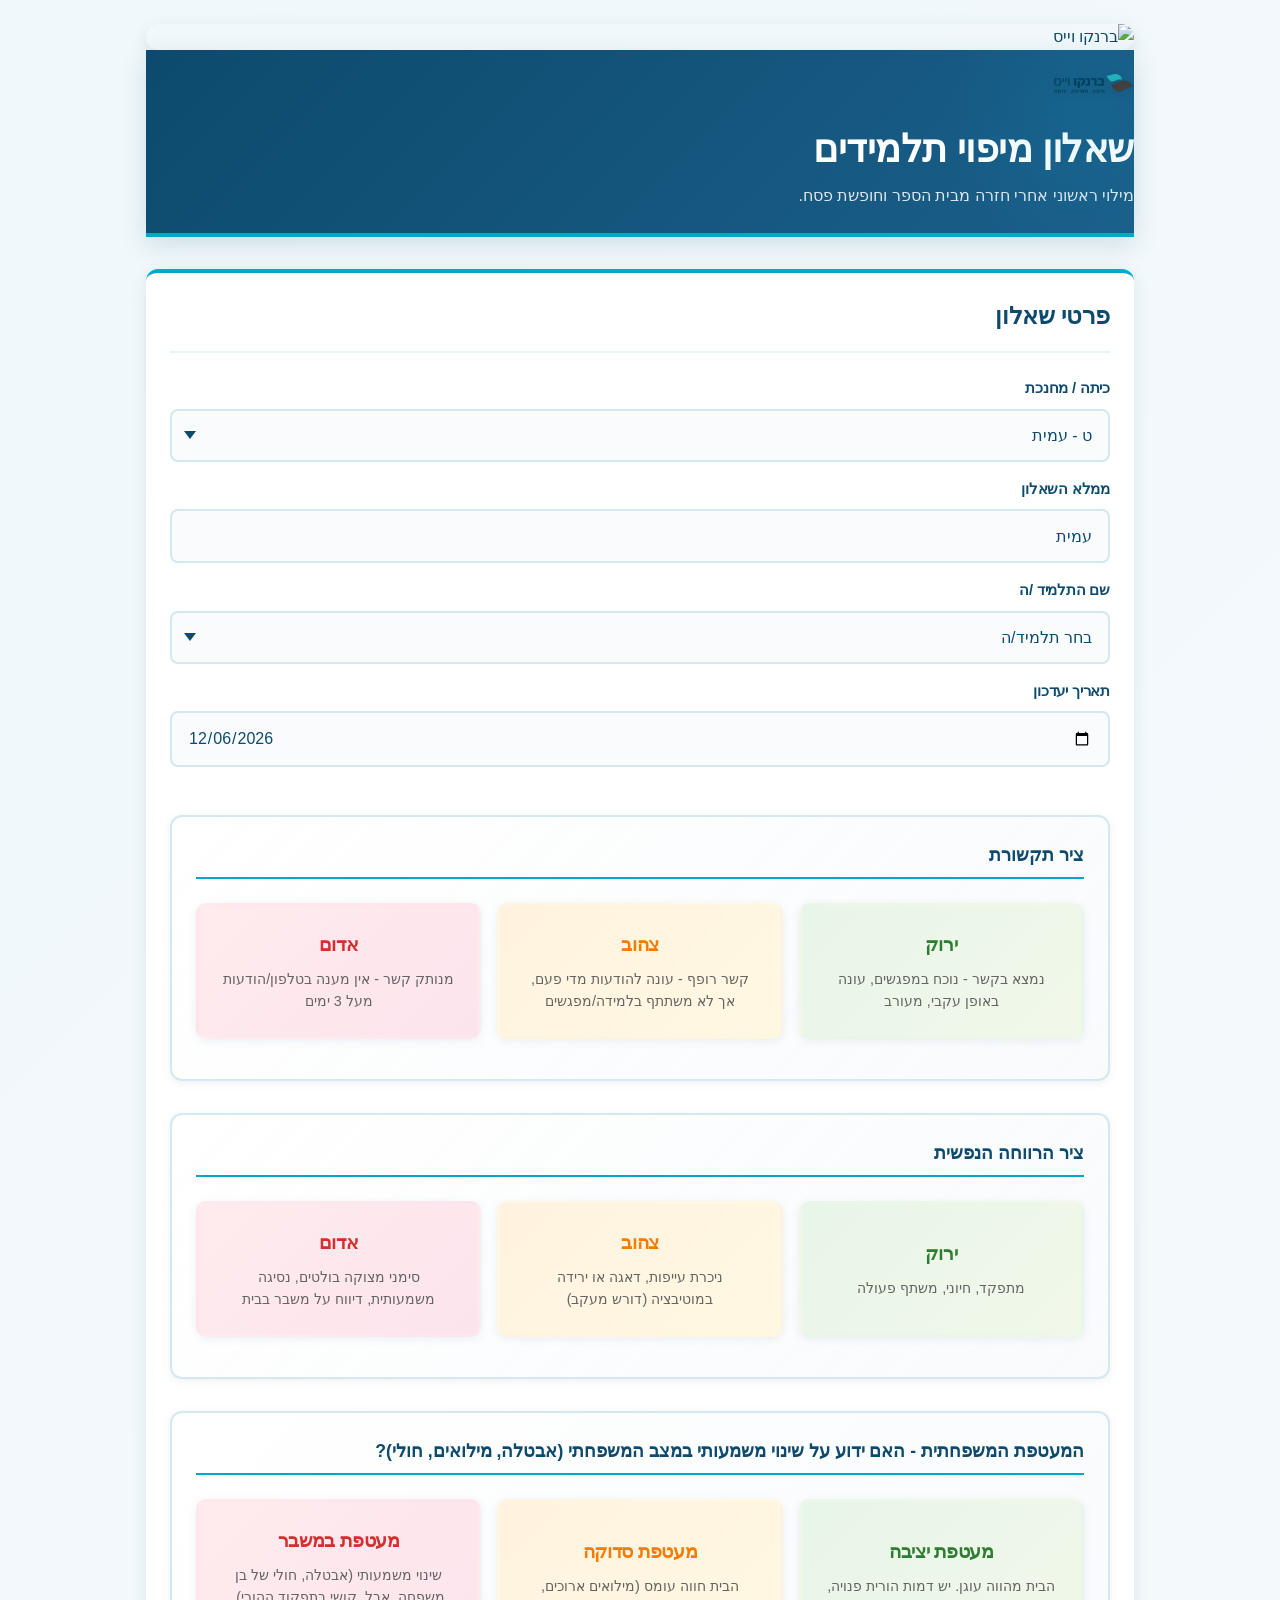
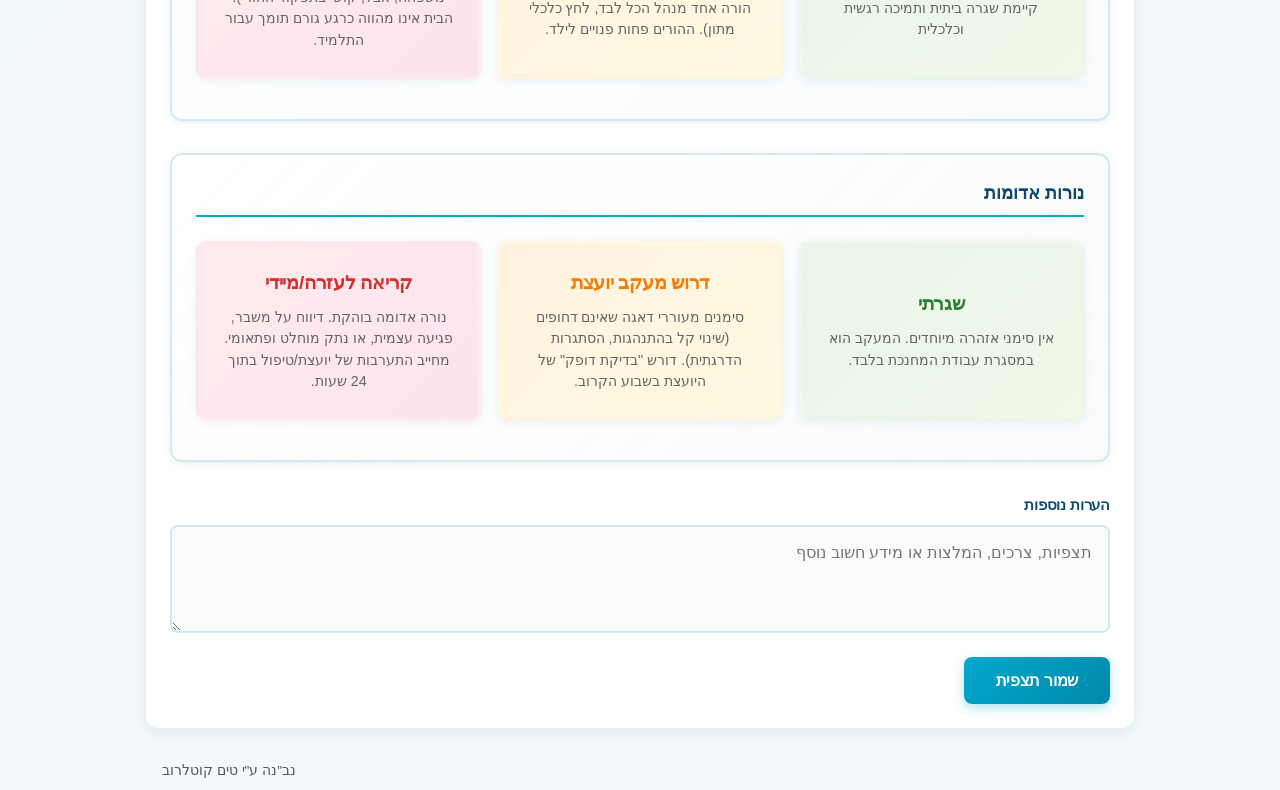
==== commit c4434ea6: "Update form labels, remove strength question and dashboard link, add banner and footer" ====
--- a/index.html
+++ b/index.html
@@ -8,6 +8,10 @@
 </head>
 <body>
   <main class="container">
+    <div class="page-banner">
+      <img src="https://drive.google.com/uc?export=view&id=1we0x5BiNvNVKgyUurvSi1lhdCoccIIXc" alt="ברנקו וייס" />
+    </div>
+
     <header>
       <img src="logo.png" alt="ברנקו וייס - חינוך משנה חברה" class="logo" />
       <h1>שאלון מיפוי תלמידים</h1>
@@ -20,8 +24,8 @@
       <label for="classSelect">כיתה / מחנכת</label>
       <select id="classSelect"></select>
 
-      <label for="teacherName">מחנכת / מחנך</label>
-      <input id="teacherName" type="text" readonly />
+      <label for="teacherName">ממלא השאלון</label>
+      <input id="teacherName" type="text" />
 
       <label for="studentSelect">שם התלמיד /ה</label>
       <select id="studentSelect"></select>
@@ -109,9 +113,6 @@
         <input type="hidden" id="alertLevel" />
       </div>
 
-      <label for="strengthNote">זיהוי כוחות</label>
-      <textarea id="strengthNote" rows="3" placeholder="מי התלמיד/ה שהפתיע/ה לטובה ביכולת ההתמודדות?"></textarea>
-
       <label for="generalNote">הערות נוספות</label>
       <textarea id="generalNote" rows="4" placeholder="תצפיות, צרכים, המלצות או מידע חשוב נוסף"></textarea>
 
@@ -119,10 +120,9 @@
       <div id="message" class="message"></div>
     </section>
 
-    <section class="card short-info">
-      <h2>קישורים</h2>
-      <p>לאחר שמירת הערכה, ניתן לעבור ל-<a href="dashboard.html">דשבורד</a> לצפייה בסיכומים.</p>
-    </section>
+    <footer class="page-footer">
+      <p>נב"נה ע"י טים קוטלרוב</p>
+    </footer>
   </main>
   <script src="script.js"></script>
 </body>
--- a/style.css
+++ b/style.css
@@ -47,6 +47,31 @@
   padding: 0 var(--spacing-md);
 }
 
+.page-banner {
+  margin: var(--spacing-lg) 0 0 0;
+  border-radius: 16px;
+  overflow: hidden;
+  box-shadow: var(--shadow-md);
+}
+
+.page-banner img {
+  width: 100%;
+  display: block;
+  object-fit: cover;
+}
+
+.page-footer {
+  text-align: left;
+  padding: var(--spacing-sm) var(--spacing-md);
+}
+
+.page-footer p {
+  margin: 0;
+  color: var(--text-secondary);
+  font-size: 0.85rem;
+  font-family: 'Segoe Script', 'Bradley Hand', cursive, sans-serif;
+}
+
 header {
   background: linear-gradient(135deg, var(--primary-dark) 0%, var(--primary-medium) 100%);
   color: #fff;
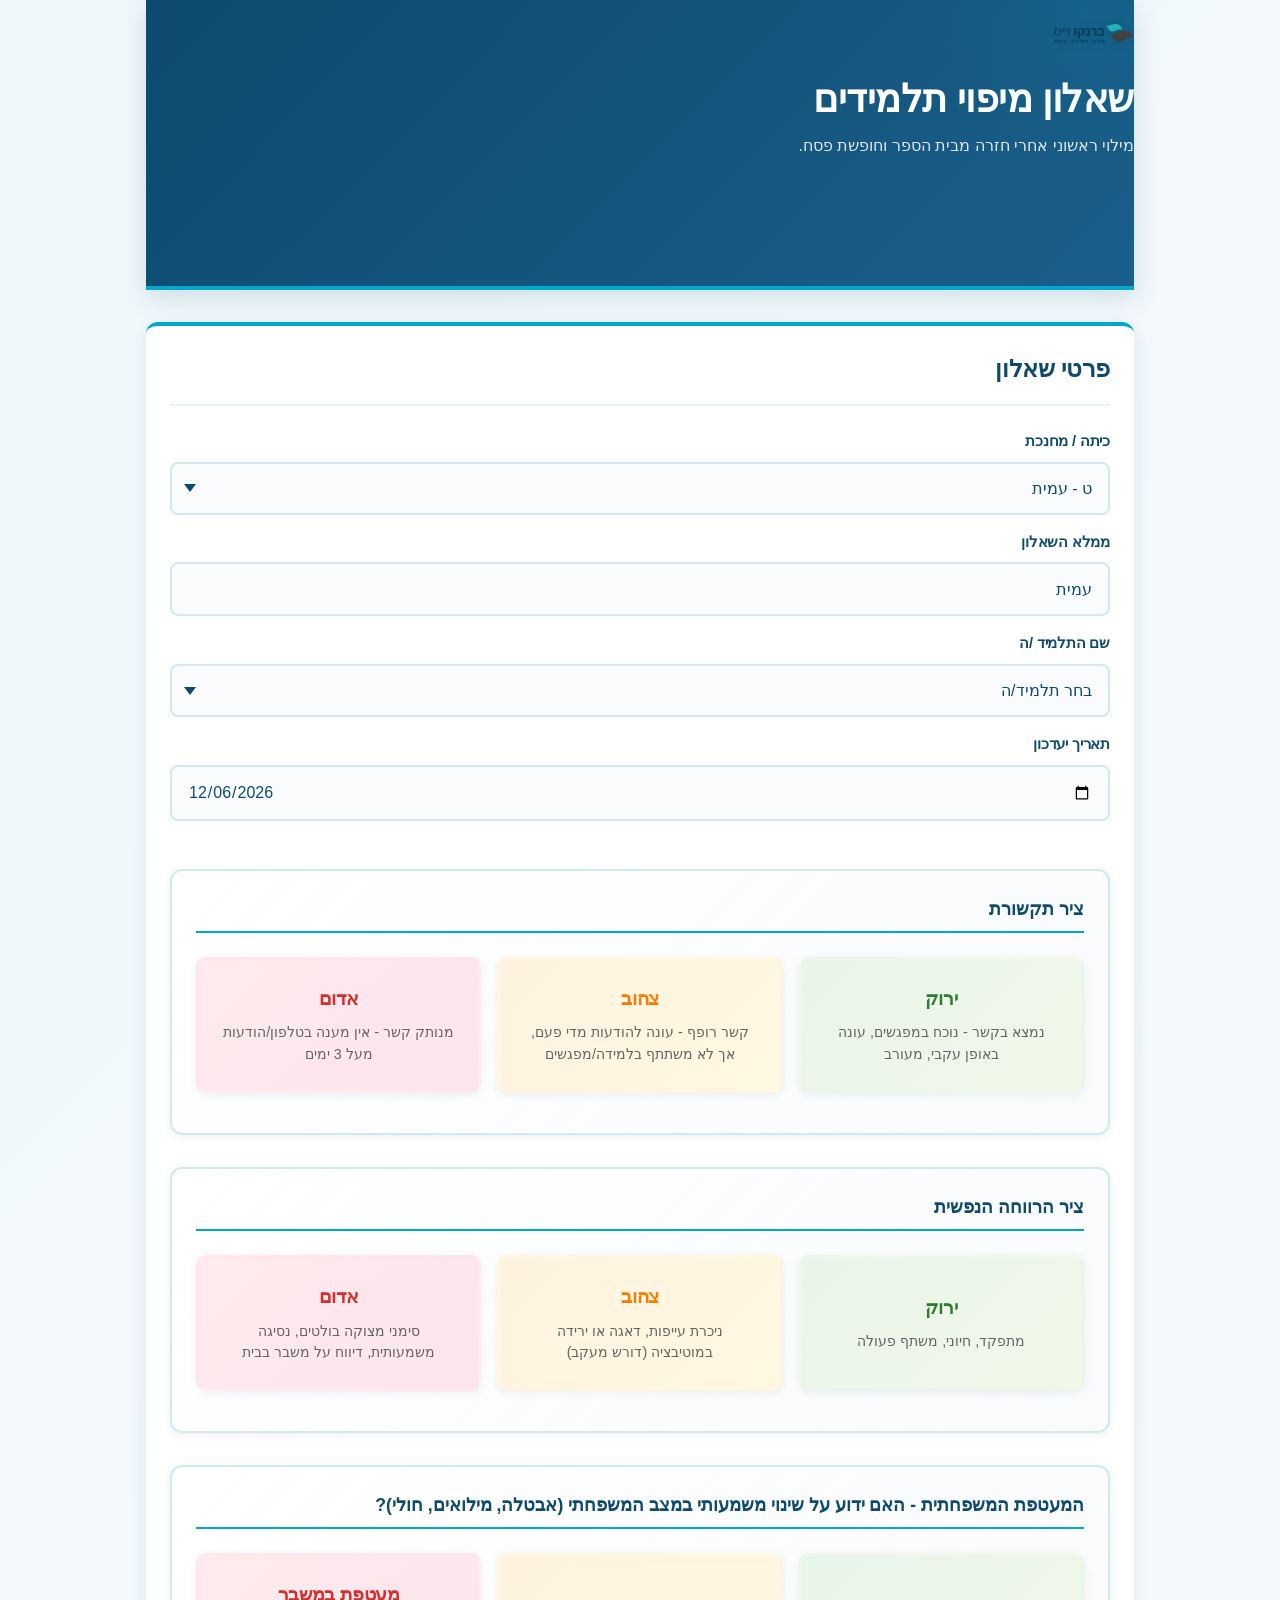
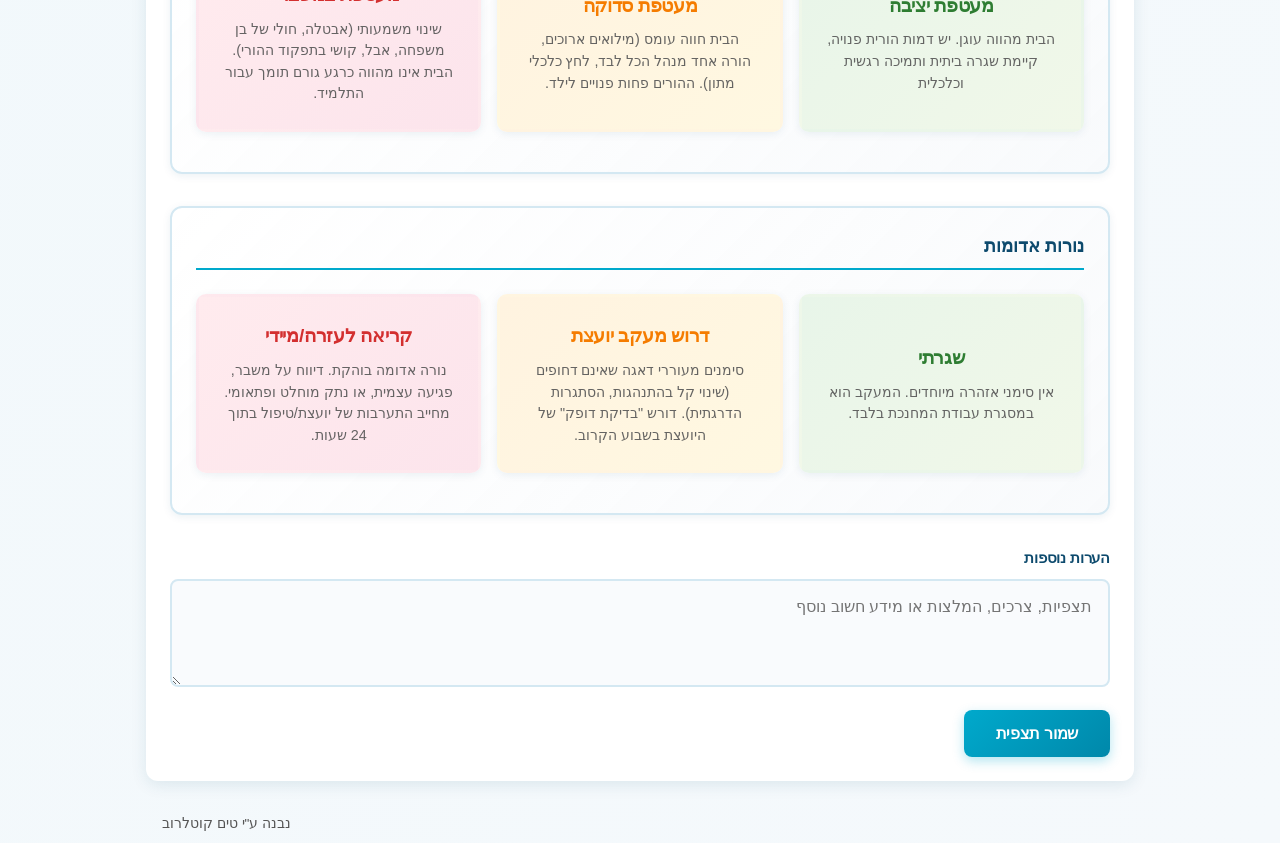
==== commit b03b23ec: "Update header background image and footer text" ====
--- a/index.html
+++ b/index.html
@@ -8,10 +8,6 @@
 </head>
 <body>
   <main class="container">
-    <div class="page-banner">
-      <img src="https://drive.google.com/uc?export=view&id=1we0x5BiNvNVKgyUurvSi1lhdCoccIIXc" alt="ברנקו וייס" />
-    </div>
-
     <header>
       <img src="logo.png" alt="ברנקו וייס - חינוך משנה חברה" class="logo" />
       <h1>שאלון מיפוי תלמידים</h1>
@@ -121,7 +117,7 @@
     </section>
 
     <footer class="page-footer">
-      <p>נב"נה ע"י טים קוטלרוב</p>
+      <p>נבנה ע"י טים קוטלרוב</p>
     </footer>
   </main>
   <script src="script.js"></script>
--- a/style.css
+++ b/style.css
@@ -47,22 +47,66 @@
   padding: 0 var(--spacing-md);
 }
 
-.page-banner {
-  margin: var(--spacing-lg) 0 0 0;
-  border-radius: 16px;
-  overflow: hidden;
-  box-shadow: var(--shadow-md);
-}
-
-.page-banner img {
-  width: 100%;
-  display: block;
-  object-fit: cover;
-}
-
 .page-footer {
   text-align: left;
   padding: var(--spacing-sm) var(--spacing-md);
+}
+
+.page-footer p {
+  margin: 0;
+  color: var(--text-secondary);
+  font-size: 0.85rem;
+  font-family: 'Brush Script MT', 'Segoe Script', 'Bradley Hand', cursive, sans-serif;
+}
+
+header {
+  background: linear-gradient(180deg, rgba(13, 74, 109, 0.88), rgba(26, 95, 138, 0.82)),
+    url('https://photos.app.goo.gl/z2VwWM76jpidEWtP8') center/cover no-repeat;
+  color: #fff;
+  padding: var(--spacing-lg) 0;
+  min-height: 290px;
+  border-bottom: 4px solid var(--accent-turquoise);
+  margin-bottom: var(--spacing-xl);
+  box-shadow: var(--shadow-lg);
+  position: relative;
+  overflow: hidden;
+}
+
+header::before {
+  content: '';
+  position: absolute;
+  top: -50%;
+  right: -10%;
+  width: 300px;
+  height: 300px;
+  background: radial-gradient(circle, rgba(0, 169, 204, 0.12) 0%, transparent 70%);
+  border-radius: 50%;
+  pointer-events: none;
+}
+
+header .logo {
+  width: 90px;
+  height: auto;
+  margin-bottom: var(--spacing-md);
+  filter: drop-shadow(0 2px 4px rgba(0, 0, 0, 0.2));
+  animation: slideDown var(--transition-normal) ease-out;
+}
+
+header h1 {
+  margin: 0 0 var(--spacing-xs) 0;
+  font-size: clamp(1.9rem, 5vw, 2.6rem);
+  font-weight: 700;
+  color: #fff;
+  letter-spacing: -0.5px;
+  animation: slideUp var(--transition-normal) ease-out;
+}
+
+header p {
+  margin: 0;
+  color: rgba(255, 255, 255, 0.9);
+  font-size: clamp(0.95rem, 2vw, 1rem);
+  font-weight: 300;
+  animation: slideUp var(--transition-normal) ease-out 0.05s both;
 }
 
 .page-footer p {
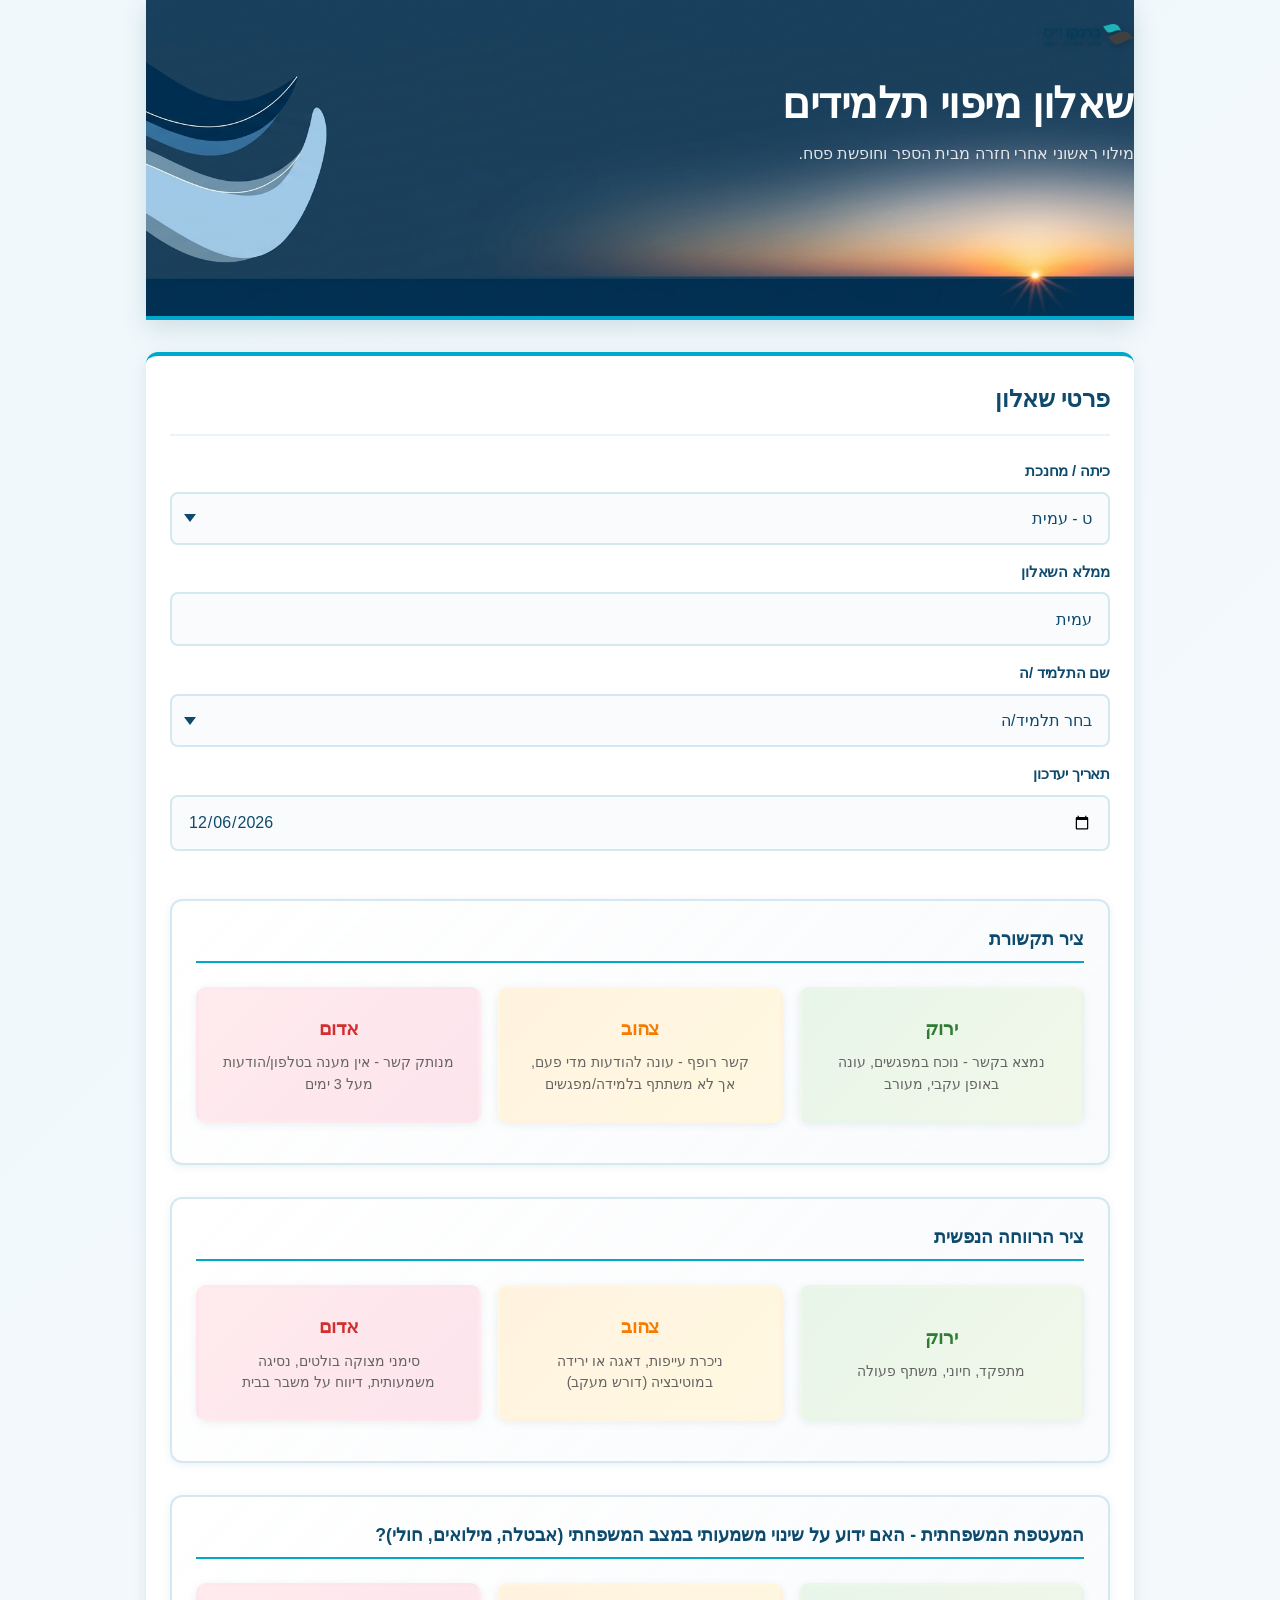
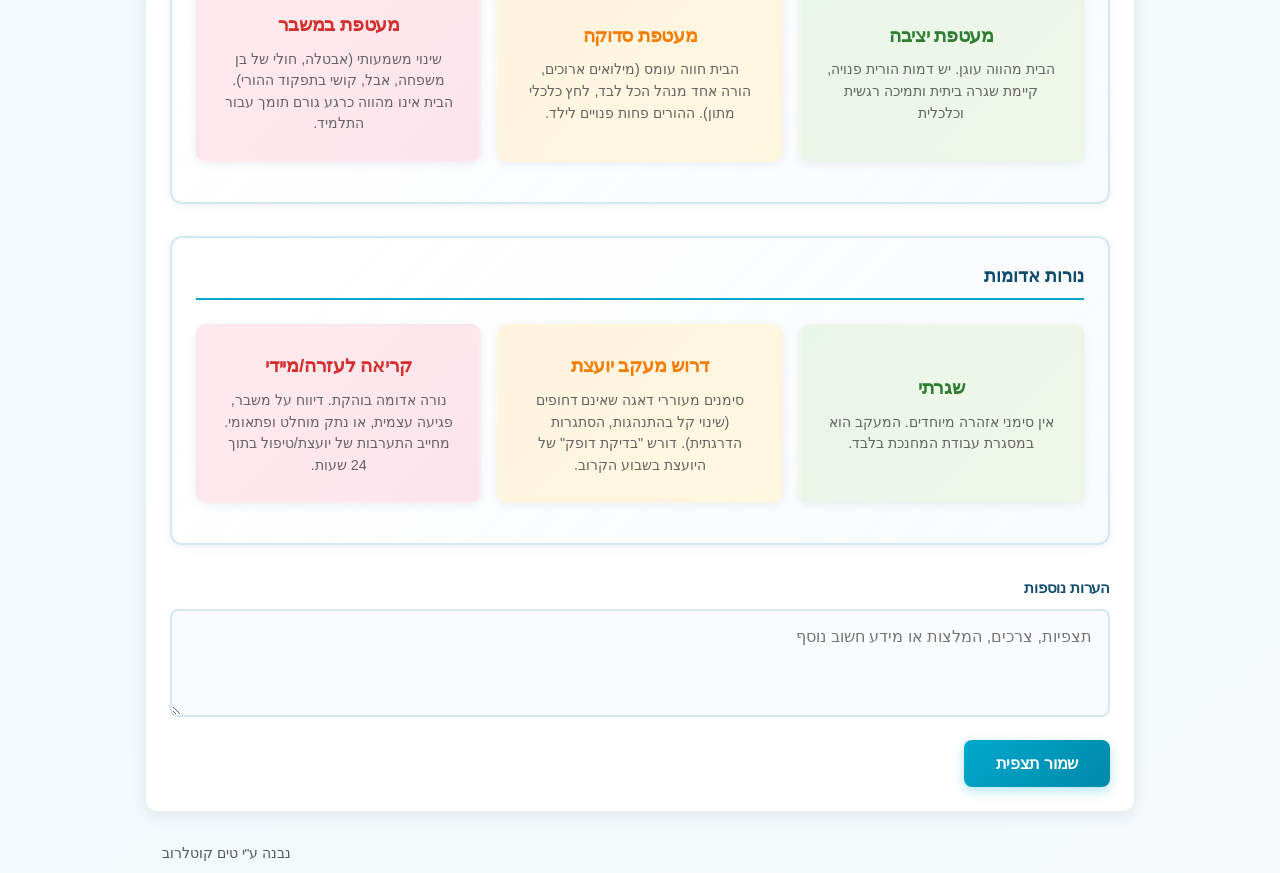
==== commit a0f5edc2: "Use positioned header image and remove blue header background" ====
--- a/index.html
+++ b/index.html
@@ -9,6 +9,7 @@
 <body>
   <main class="container">
     <header>
+      <img src="images/student-mapping-banner.png" alt="ברנקו וייס" class="header-background" />
       <img src="logo.png" alt="ברנקו וייס - חינוך משנה חברה" class="logo" />
       <h1>שאלון מיפוי תלמידים</h1>
       <p>מילוי ראשוני אחרי חזרה מבית הספר וחופשת פסח.</p>
--- a/style.css
+++ b/style.css
@@ -60,11 +60,10 @@
 }
 
 header {
-  background: linear-gradient(180deg, rgba(13, 74, 109, 0.88), rgba(26, 95, 138, 0.82)),
-    url('https://photos.app.goo.gl/z2VwWM76jpidEWtP8') center/cover no-repeat;
+  background: transparent;
   color: #fff;
   padding: var(--spacing-lg) 0;
-  min-height: 290px;
+  min-height: 320px;
   border-bottom: 4px solid var(--accent-turquoise);
   margin-bottom: var(--spacing-xl);
   box-shadow: var(--shadow-lg);
@@ -72,15 +71,29 @@
   overflow: hidden;
 }
 
+.header-background {
+  position: absolute;
+  inset: 0;
+  width: 100%;
+  height: 100%;
+  object-fit: cover;
+  display: block;
+  z-index: 0;
+}
+
+header > * {
+  position: relative;
+  z-index: 1;
+}
+
 header::before {
   content: '';
   position: absolute;
-  top: -50%;
-  right: -10%;
-  width: 300px;
-  height: 300px;
-  background: radial-gradient(circle, rgba(0, 169, 204, 0.12) 0%, transparent 70%);
-  border-radius: 50%;
+  top: 0;
+  left: 0;
+  right: 0;
+  bottom: 0;
+  background: transparent;
   pointer-events: none;
 }
 
@@ -114,46 +127,6 @@
   color: var(--text-secondary);
   font-size: 0.85rem;
   font-family: 'Segoe Script', 'Bradley Hand', cursive, sans-serif;
-}
-
-header {
-  background: linear-gradient(135deg, var(--primary-dark) 0%, var(--primary-medium) 100%);
-  color: #fff;
-  padding: var(--spacing-lg) 0;
-  border-bottom: 4px solid var(--accent-turquoise);
-  margin-bottom: var(--spacing-xl);
-  box-shadow: var(--shadow-lg);
-  position: relative;
-  overflow: hidden;
-}
-
-header::before {
-  content: '';
-  position: absolute;
-  top: -50%;
-  right: -10%;
-  width: 300px;
-  height: 300px;
-  background: radial-gradient(circle, rgba(0, 169, 204, 0.1) 0%, transparent 70%);
-  border-radius: 50%;
-  pointer-events: none;
-}
-
-header .logo {
-  width: 80px;
-  height: auto;
-  margin-bottom: var(--spacing-md);
-  filter: drop-shadow(0 2px 4px rgba(0, 0, 0, 0.1));
-  animation: slideDown var(--transition-normal) ease-out;
-}
-
-header h1 {
-  margin: 0 0 var(--spacing-xs) 0;
-  font-size: clamp(1.8rem, 5vw, 2.4rem);
-  font-weight: 700;
-  color: #fff;
-  letter-spacing: -0.5px;
-  animation: slideUp var(--transition-normal) ease-out;
 }
 
 header p {
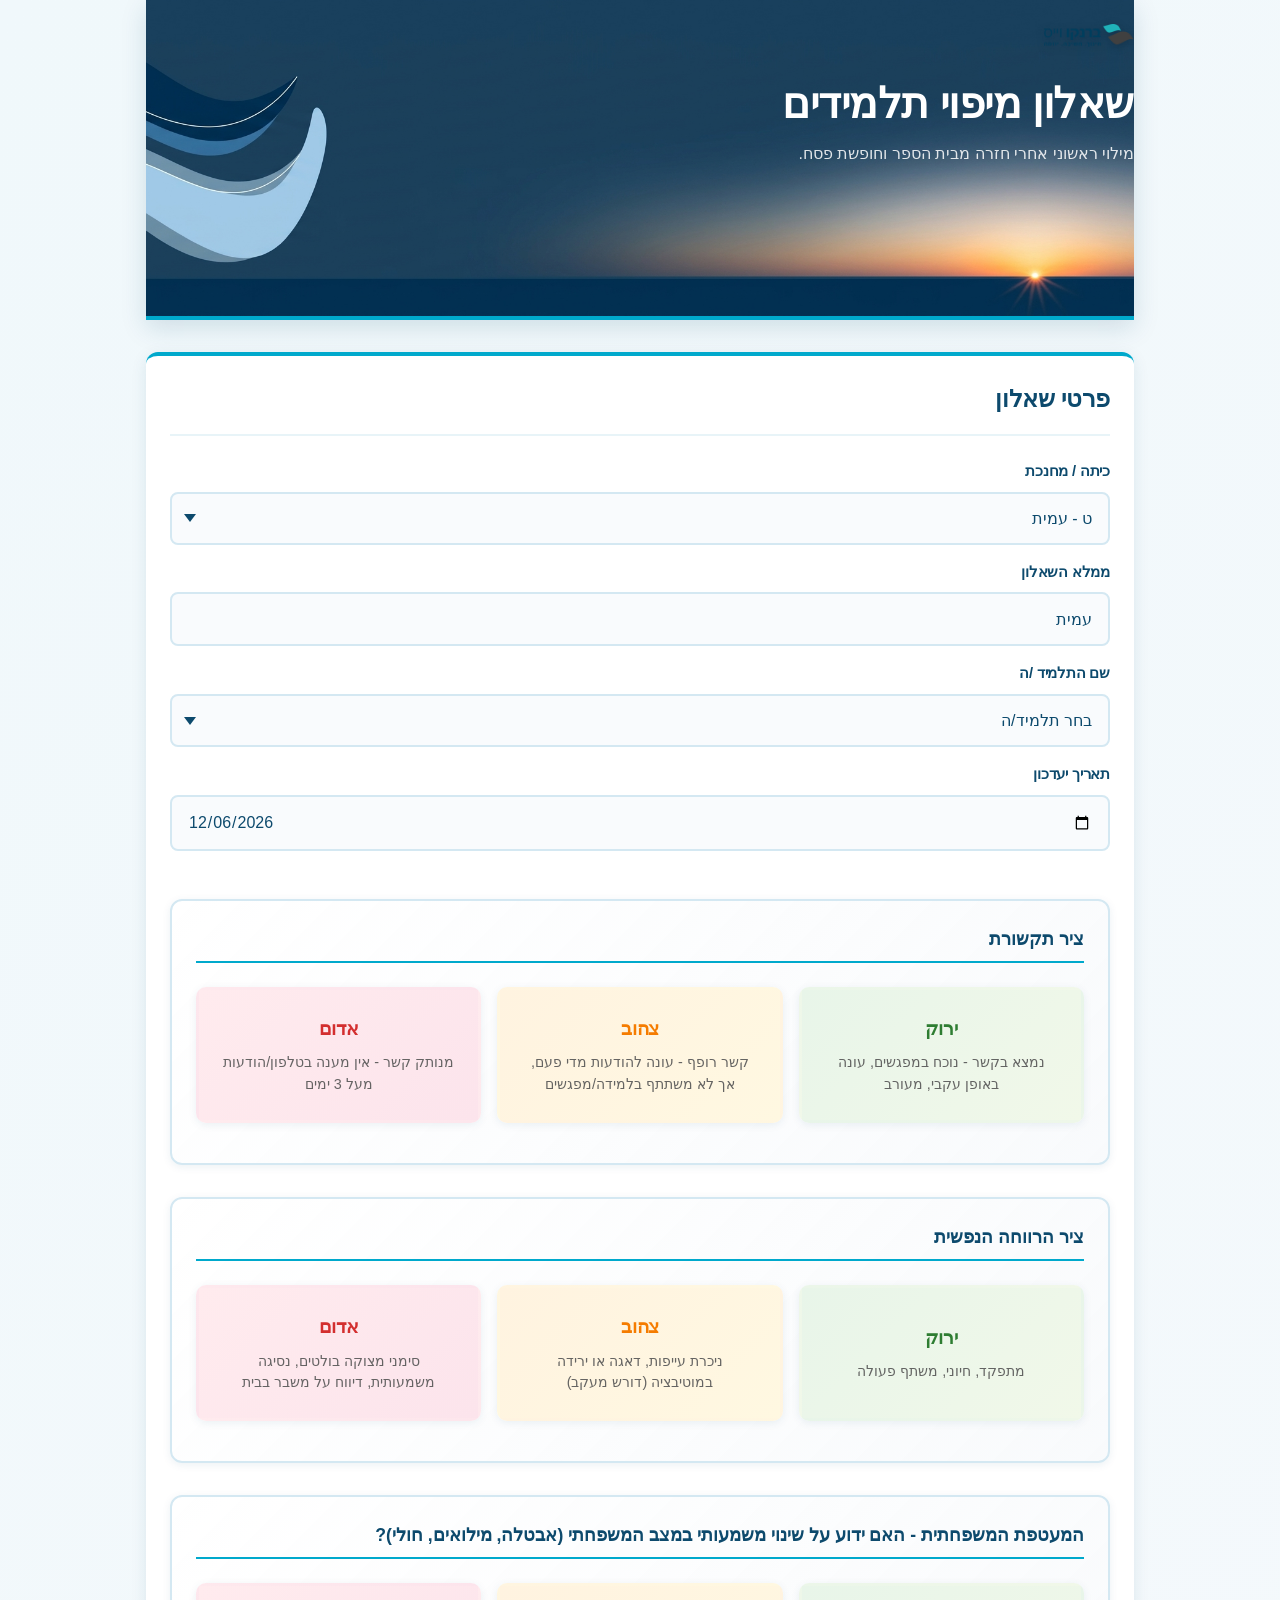
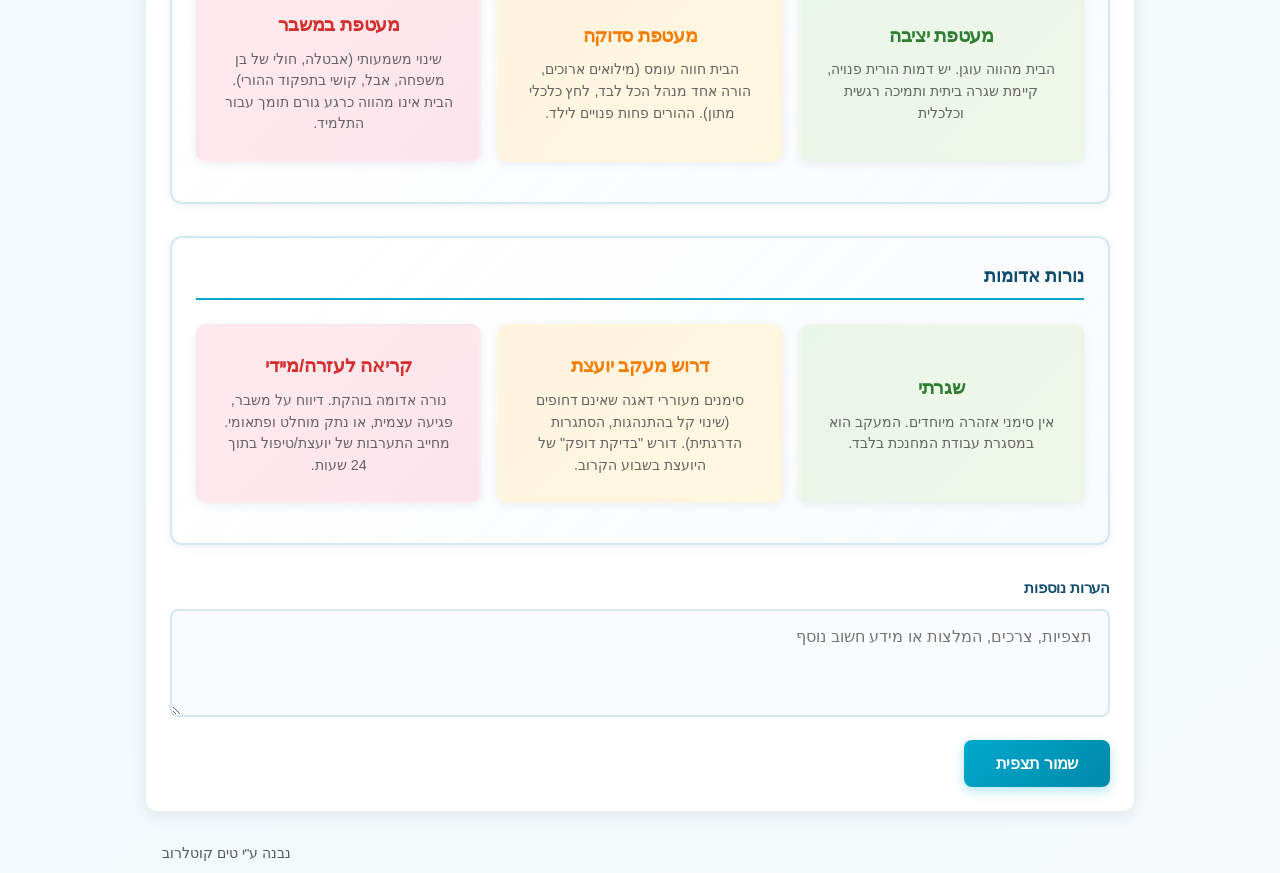
==== commit a52cb5ef: "Fix header banner to use CSS background and keep logo/title on top" ====
--- a/index.html
+++ b/index.html
@@ -9,7 +9,6 @@
 <body>
   <main class="container">
     <header>
-      <img src="images/student-mapping-banner.png" alt="ברנקו וייס" class="header-background" />
       <img src="logo.png" alt="ברנקו וייס - חינוך משנה חברה" class="logo" />
       <h1>שאלון מיפוי תלמידים</h1>
       <p>מילוי ראשוני אחרי חזרה מבית הספר וחופשת פסח.</p>
--- a/style.css
+++ b/style.css
@@ -60,7 +60,7 @@
 }
 
 header {
-  background: transparent;
+  background: url('images/student-mapping-banner.png') center/cover no-repeat;
   color: #fff;
   padding: var(--spacing-lg) 0;
   min-height: 320px;
@@ -69,21 +69,6 @@
   box-shadow: var(--shadow-lg);
   position: relative;
   overflow: hidden;
-}
-
-.header-background {
-  position: absolute;
-  inset: 0;
-  width: 100%;
-  height: 100%;
-  object-fit: cover;
-  display: block;
-  z-index: 0;
-}
-
-header > * {
-  position: relative;
-  z-index: 1;
 }
 
 header::before {
@@ -95,6 +80,14 @@
   bottom: 0;
   background: transparent;
   pointer-events: none;
+}
+
+header .logo {
+  width: 90px;
+  height: auto;
+  margin-bottom: var(--spacing-md);
+  filter: drop-shadow(0 2px 4px rgba(0, 0, 0, 0.2));
+  animation: slideDown var(--transition-normal) ease-out;
 }
 
 header .logo {
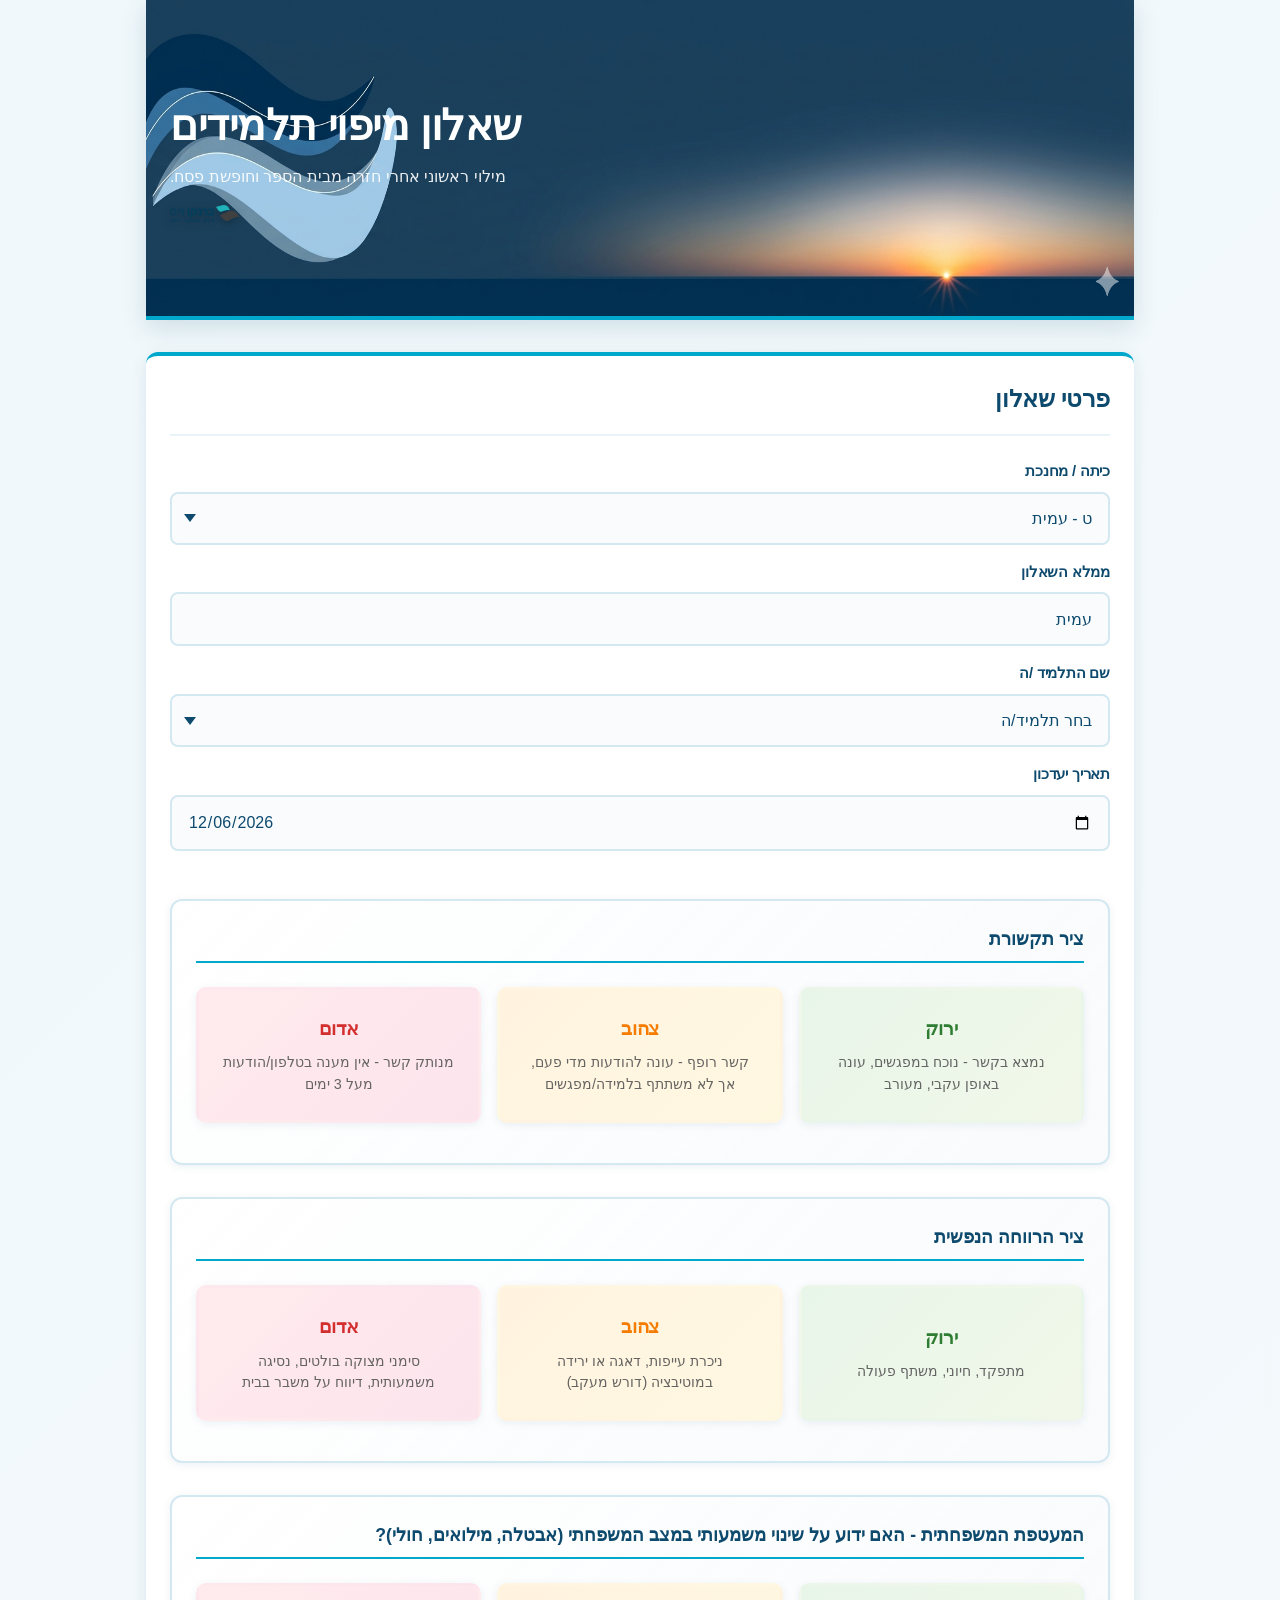
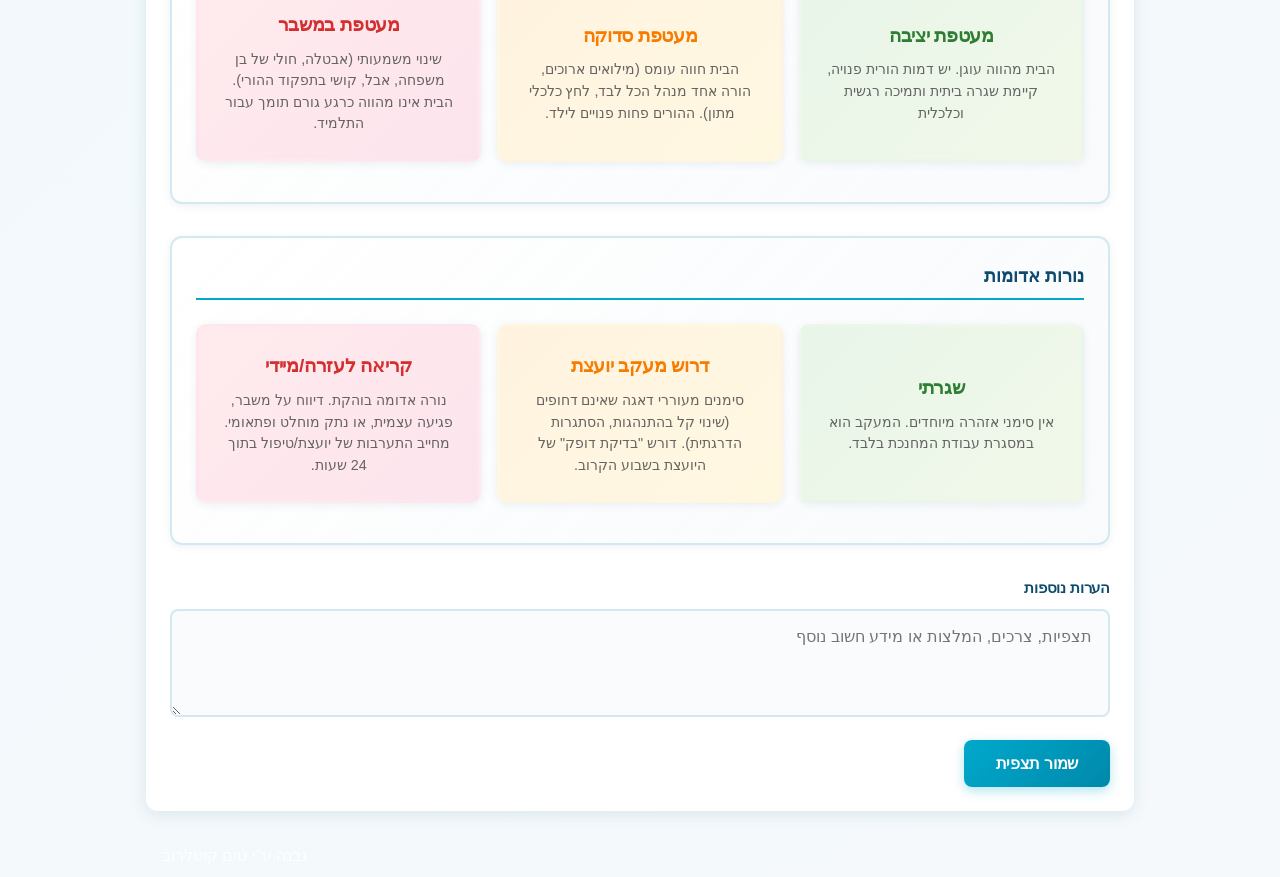
==== commit 89b1d580: "Fix banner sizing (100% 100%) and move logo to row 3" ====
--- a/index.html
+++ b/index.html
@@ -9,9 +9,9 @@
 <body>
   <main class="container">
     <header>
-      <img src="logo.png" alt="ברנקו וייס - חינוך משנה חברה" class="logo" />
       <h1>שאלון מיפוי תלמידים</h1>
       <p>מילוי ראשוני אחרי חזרה מבית הספר וחופשת פסח.</p>
+      <img src="logo.png" alt="ברנקו וייס - חינוך משנה חברה" class="logo" />
     </header>
 
     <section class="card">
--- a/style.css
+++ b/style.css
@@ -60,7 +60,7 @@
 }
 
 header {
-  background: url('images/student-mapping-banner.png') center/cover no-repeat;
+  background: url('images/student-mapping-banner.png') center/100% 100% no-repeat;
   color: #fff;
   padding: var(--spacing-lg) 0;
   min-height: 320px;
@@ -82,20 +82,12 @@
   pointer-events: none;
 }
 
-header .logo {
-  width: 90px;
-  height: auto;
-  margin-bottom: var(--spacing-md);
-  filter: drop-shadow(0 2px 4px rgba(0, 0, 0, 0.2));
-  animation: slideDown var(--transition-normal) ease-out;
-}
-
-header .logo {
-  width: 90px;
-  height: auto;
-  margin-bottom: var(--spacing-md);
-  filter: drop-shadow(0 2px 4px rgba(0, 0, 0, 0.2));
-  animation: slideDown var(--transition-normal) ease-out;
+header {
+  display: flex;
+  flex-direction: column;
+  align-items: flex-end;
+  justify-content: center;
+  padding: var(--spacing-xl) var(--spacing-lg);
 }
 
 header h1 {
@@ -105,6 +97,21 @@
   color: #fff;
   letter-spacing: -0.5px;
   animation: slideUp var(--transition-normal) ease-out;
+  order: 1;
+}
+
+header p {
+  order: 2;
+  margin: 0 0 var(--spacing-md) 0;
+}
+
+header .logo {
+  width: 70px;
+  height: auto;
+  margin-top: var(--spacing-md);
+  filter: drop-shadow(0 2px 4px rgba(0, 0, 0, 0.3));
+  animation: slideDown var(--transition-normal) ease-out;
+  order: 3;
 }
 
 header p {
@@ -120,12 +127,8 @@
   color: var(--text-secondary);
   font-size: 0.85rem;
   font-family: 'Segoe Script', 'Bradley Hand', cursive, sans-serif;
-}
-
-header p {
-  margin: 0;
-  color: rgba(255, 255, 255, 0.85);
-  font-size: clamp(0.9rem, 2vw, 1rem);
+  color: rgba(255, 255, 255, 0.9);
+  font-size: clamp(0.95rem, 2vw, 1rem);
   font-weight: 300;
   animation: slideUp var(--transition-normal) ease-out 0.05s both;
 }
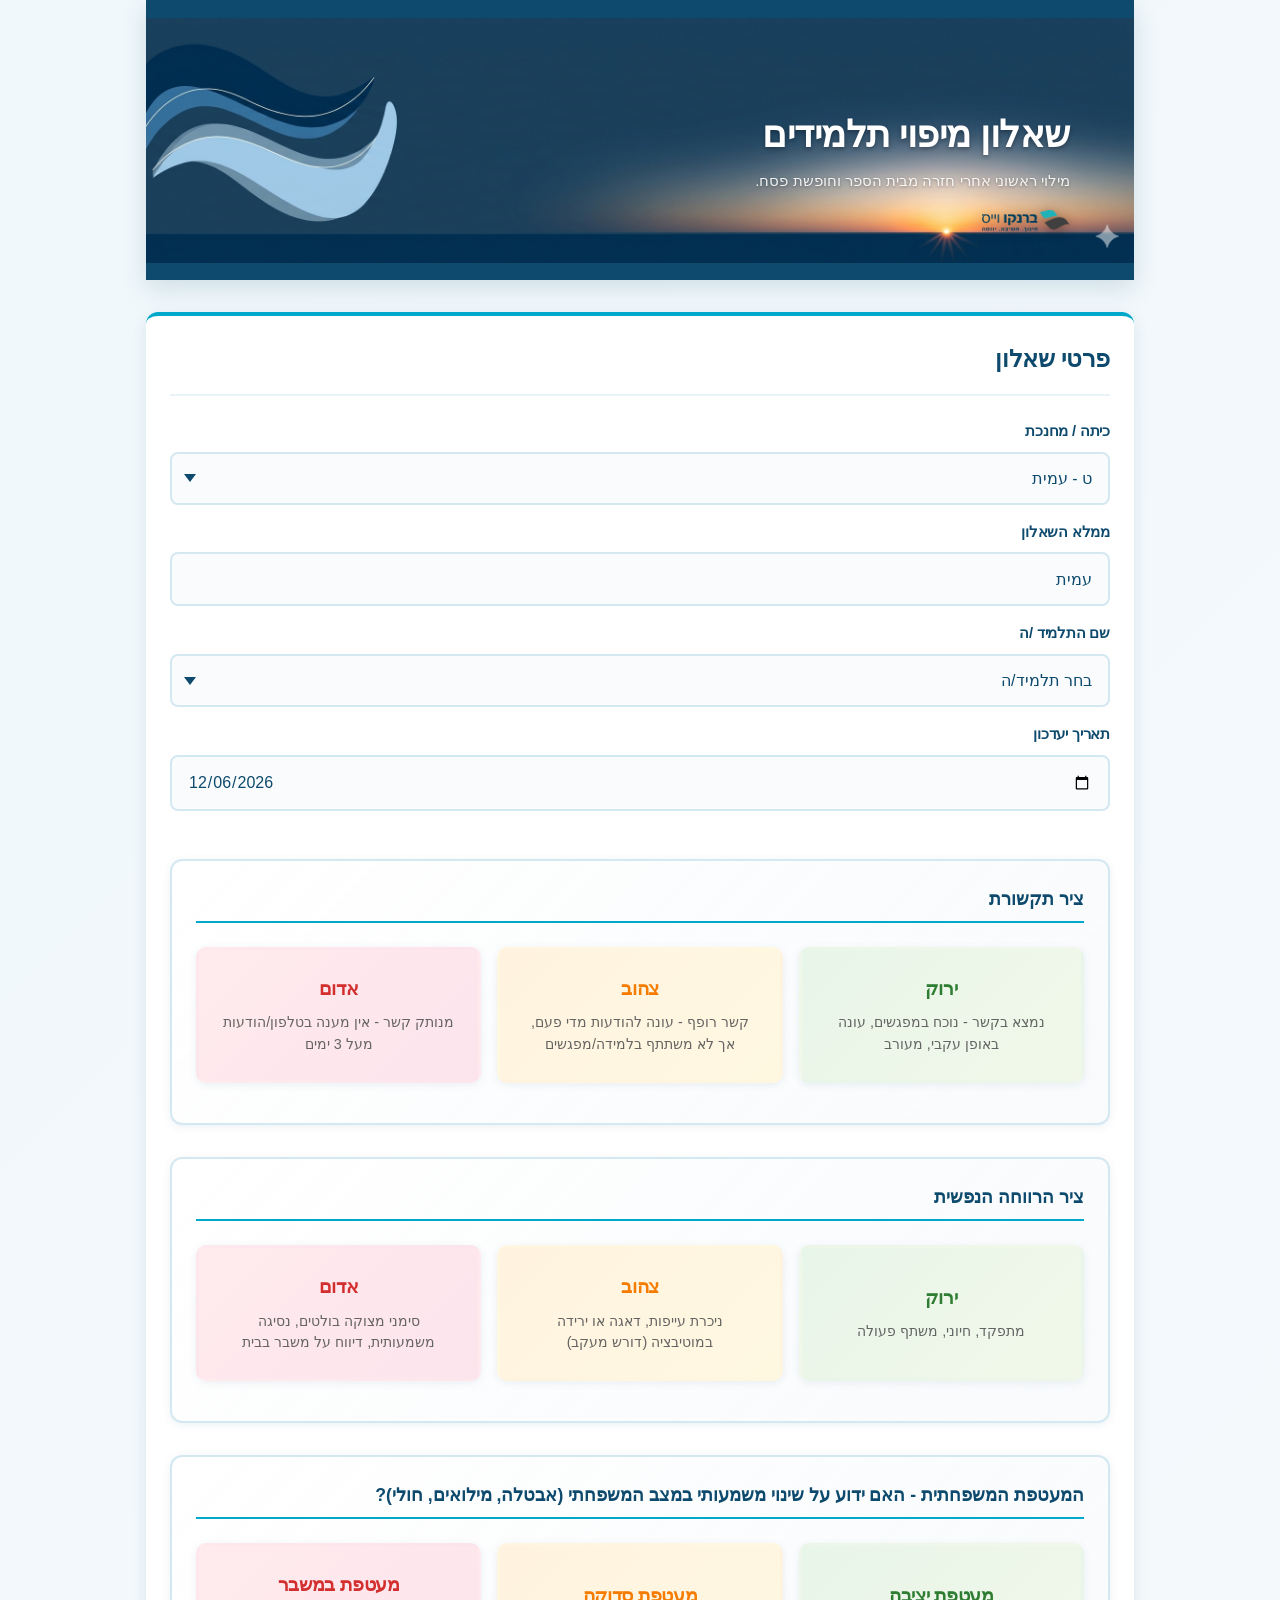
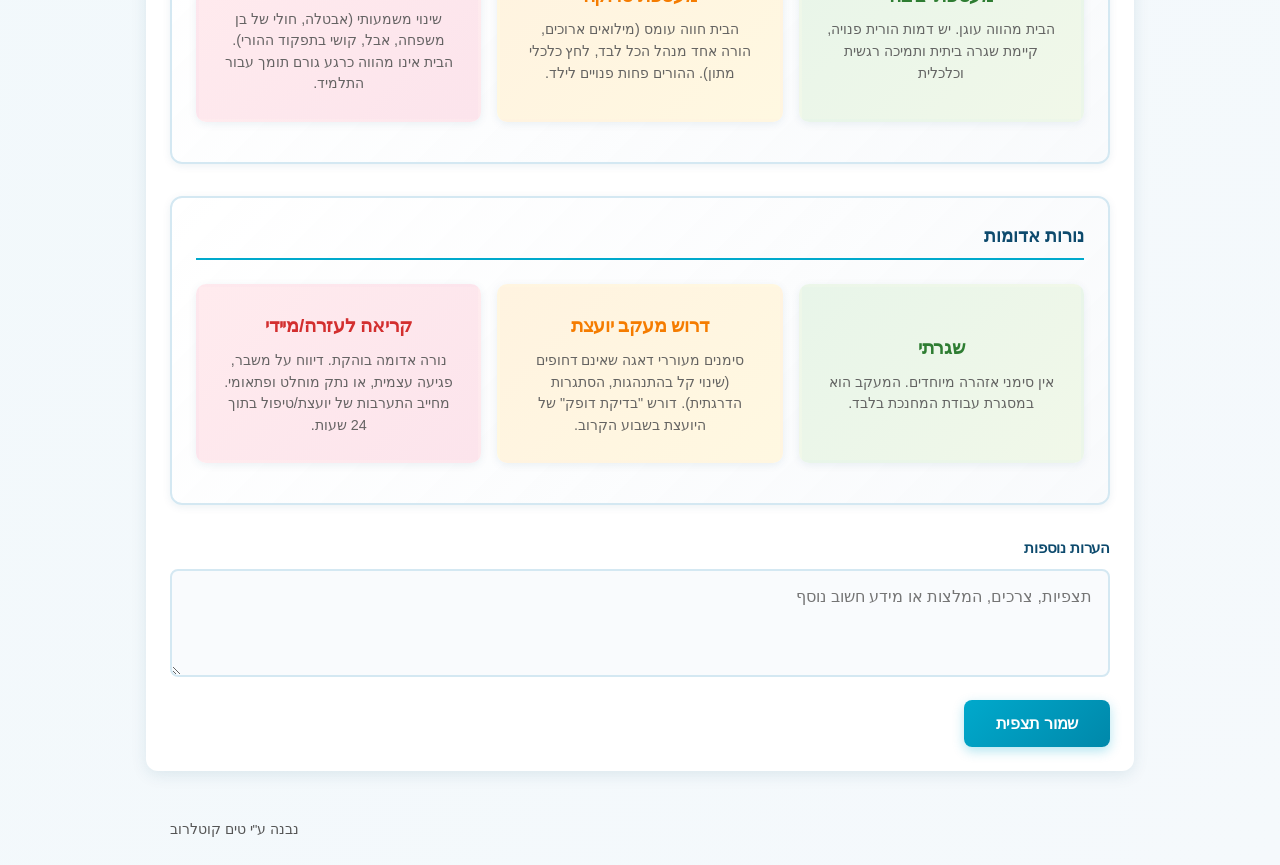
==== commit 887df623: "תיקון מלא לבחירת נורות אדומות בטופס" ====
--- a/index.html
+++ b/index.html
@@ -106,7 +106,7 @@
             <p>נורה אדומה בוהקת. דיווח על משבר, פגיעה עצמית, או נתק מוחלט ופתאומי. מחייב התערבות של יועצת/טיפול בתוך 24 שעות.</p>
           </div>
         </div>
-        <input type="hidden" id="alertLevel" />
+        <input type="hidden" id="alertsLevel" />
       </div>
 
       <label for="generalNote">הערות נוספות</label>
--- a/style.css
+++ b/style.css
@@ -49,7 +49,11 @@
 
 .page-footer {
   text-align: left;
-  padding: var(--spacing-sm) var(--spacing-md);
+  padding: var(--spacing-lg);
+  display: block;
+  visibility: visible;
+  position: relative;
+  z-index: auto;
 }
 
 .page-footer p {
@@ -60,15 +64,22 @@
 }
 
 header {
-  background: url('images/student-mapping-banner.png') center/100% 100% no-repeat;
+  background: url('images/student-mapping-banner.png') center/contain no-repeat;
+  background-color: #0d4a6d;
   color: #fff;
-  padding: var(--spacing-lg) 0;
-  min-height: 320px;
-  border-bottom: 4px solid var(--accent-turquoise);
-  margin-bottom: var(--spacing-xl);
+  display: flex;
+  flex-direction: column;
+  align-items: flex-start;
+  justify-content: flex-end;
+  padding: var(--spacing-lg) var(--spacing-xl) 48px var(--spacing-xl);
+  min-height: 280px;
+  aspect-ratio: 16/4;
+  width: 100%;
+  max-width: 1020px;
+  margin: 0 auto var(--spacing-xl) auto;
   box-shadow: var(--shadow-lg);
   position: relative;
-  overflow: hidden;
+  overflow: visible;
 }
 
 header::before {
@@ -82,55 +93,39 @@
   pointer-events: none;
 }
 
-header {
-  display: flex;
-  flex-direction: column;
-  align-items: flex-end;
-  justify-content: center;
-  padding: var(--spacing-xl) var(--spacing-lg);
-}
-
 header h1 {
   margin: 0 0 var(--spacing-xs) 0;
-  font-size: clamp(1.9rem, 5vw, 2.6rem);
+  padding-right: var(--spacing-xl);
+  font-size: clamp(1.6rem, 5vw, 2.3rem);
   font-weight: 700;
   color: #fff;
   letter-spacing: -0.5px;
   animation: slideUp var(--transition-normal) ease-out;
   order: 1;
+  text-shadow: 0 2px 4px rgba(0, 0, 0, 0.3);
 }
 
 header p {
   order: 2;
-  margin: 0 0 var(--spacing-md) 0;
+  margin: 0 0 var(--spacing-sm) 0;
+  padding-right: var(--spacing-xl);
+  color: rgba(255, 255, 255, 0.9);
+  font-size: clamp(0.85rem, 2vw, 0.95rem);
+  font-weight: 300;
+  animation: slideUp var(--transition-normal) ease-out 0.05s both;
+  text-shadow: 0 1px 3px rgba(0, 0, 0, 0.3);
 }
 
 header .logo {
-  width: 70px;
+  width: 120px;
   height: auto;
-  margin-top: var(--spacing-md);
-  filter: drop-shadow(0 2px 4px rgba(0, 0, 0, 0.3));
+  margin-top: var(--spacing-sm);
+  padding-right: var(--spacing-xl);
+  filter: drop-shadow(0 2px 6px rgba(0, 0, 0, 0.4));
   animation: slideDown var(--transition-normal) ease-out;
   order: 3;
-}
-
-header p {
-  margin: 0;
-  color: rgba(255, 255, 255, 0.9);
-  font-size: clamp(0.95rem, 2vw, 1rem);
-  font-weight: 300;
-  animation: slideUp var(--transition-normal) ease-out 0.05s both;
-}
-
-.page-footer p {
-  margin: 0;
-  color: var(--text-secondary);
-  font-size: 0.85rem;
-  font-family: 'Segoe Script', 'Bradley Hand', cursive, sans-serif;
-  color: rgba(255, 255, 255, 0.9);
-  font-size: clamp(0.95rem, 2vw, 1rem);
-  font-weight: 300;
-  animation: slideUp var(--transition-normal) ease-out 0.05s both;
+  position: relative;
+  z-index: 10;
 }
 
 .card {
@@ -317,6 +312,23 @@
 .primary-btn:focus {
   outline: 2px solid var(--accent-turquoise);
   outline-offset: 2px;
+}
+
+.secondary-btn {
+  display: inline-flex;
+  align-items: center;
+  justify-content: center;
+  background: rgba(13, 74, 109, 0.08);
+  color: var(--primary-dark);
+  border: 1px solid rgba(13, 74, 109, 0.16);
+  padding: 12px 26px;
+  border-radius: 8px;
+  text-decoration: none;
+  transition: all var(--transition-normal);
+}
+
+.secondary-btn:hover {
+  background: rgba(13, 74, 109, 0.12);
 }
 
 .primary-btn:disabled {
@@ -704,12 +716,25 @@
   }
 
   header {
-    padding: var(--spacing-lg) var(--spacing-md);
+    padding: var(--spacing-md) var(--spacing-lg) 40px var(--spacing-lg);
     margin-bottom: var(--spacing-lg);
+    min-height: 220px;
+    max-width: 100%;
+  }
+
+  header h1 {
+    font-size: clamp(1.3rem, 4vw, 1.8rem);
+    padding-right: var(--spacing-lg);
+  }
+
+  header p {
+    font-size: clamp(0.75rem, 1.8vw, 0.85rem);
+    padding-right: var(--spacing-lg);
   }
 
   header .logo {
-    width: 100px;
+    width: 50px;
+    padding-right: var(--spacing-lg);
   }
 
   .question-section {
@@ -753,49 +778,179 @@
   }
 }
 
+.class-grid {
+  display: grid;
+  gap: var(--spacing-md);
+  grid-template-columns: repeat(auto-fit, minmax(220px, 1fr));
+}
+
+.class-card {
+  display: flex;
+  flex-direction: column;
+  justify-content: space-between;
+  min-height: 150px;
+  padding: var(--spacing-lg);
+  border-radius: 16px;
+  background: linear-gradient(135deg, #0d4a6d 0%, #0f5a7d 100%);
+  color: #fff;
+  box-shadow: var(--shadow-md);
+  text-decoration: none;
+}
+
+.class-card:hover {
+  transform: translateY(-3px);
+}
+
+.class-card h3 {
+  margin: 0 0 var(--spacing-sm) 0;
+  font-size: 1.1rem;
+}
+
+.class-card p {
+  margin: 0;
+  color: rgba(255, 255, 255, 0.85);
+  line-height: 1.55;
+}
+
+.distribution-grid,
+.comparison-grid {
+  display: grid;
+  gap: var(--spacing-lg);
+  grid-template-columns: repeat(auto-fit, minmax(280px, 1fr));
+}
+
+.chart-card,
+.comparison-card {
+  background: #fff;
+  border-radius: 16px;
+  box-shadow: var(--shadow-md);
+  padding: var(--spacing-lg);
+}
+
+.chart-card h3,
+.comparison-card h3 {
+  margin-top: 0;
+  margin-bottom: var(--spacing-md);
+  color: var(--primary-dark);
+}
+
+.chart-row {
+  display: grid;
+  grid-template-columns: 1fr 1.4fr 100px;
+  gap: 12px;
+  align-items: center;
+  margin-bottom: 14px;
+}
+
+.chart-row:last-child {
+  margin-bottom: 0;
+}
+
+.chart-label {
+  font-weight: 600;
+  color: var(--primary-dark);
+}
+
+.chart-bar {
+  width: 100%;
+  height: 12px;
+  background: #e8f4f8;
+  border-radius: 999px;
+  overflow: hidden;
+}
+
+.chart-fill {
+  display: block;
+  height: 100%;
+  border-radius: 999px;
+  background: var(--accent-turquoise);
+}
+
+.chart-value {
+  text-align: left;
+  font-size: 0.9rem;
+  color: var(--text-secondary);
+}
+
+.comparison-table {
+  display: grid;
+  gap: 10px;
+}
+
+.comparison-row,
+.comparison-header {
+  display: grid;
+  grid-template-columns: 2fr repeat(3, 1fr);
+  gap: 12px;
+  align-items: center;
+}
+
+.comparison-header {
+  font-weight: 700;
+  color: var(--primary-dark);
+  border-bottom: 1px solid #e4eff6;
+  padding-bottom: 10px;
+}
+
+.comparison-row {
+  padding: 12px 0;
+  border-bottom: 1px solid #f0f5f9;
+}
+
+.comparison-row:last-child {
+  border-bottom: none;
+}
+
+.comparison-row span {
+  font-size: 0.95rem;
+  color: var(--text-primary);
+}
+
+.table-controls {
+  display: flex;
+  justify-content: space-between;
+  gap: var(--spacing-md);
+  flex-wrap: wrap;
+  margin-bottom: var(--spacing-md);
+}
+
+.table-controls input {
+  width: 100%;
+  max-width: 420px;
+}
+
+.sortable {
+  cursor: pointer;
+  position: relative;
+}
+
+.sortable::after {
+  content: ' ↕';
+  font-size: 0.85rem;
+  color: #999;
+  margin-left: 6px;
+}
+
+.sortable.sorted-asc::after {
+  content: ' ↑';
+}
+
+.sortable.sorted-desc::after {
+  content: ' ↓';
+}
+
 @media (max-width: 768px) {
-  .container {
-    padding: 0 var(--spacing-md);
-  }
-
-  header {
-    padding: var(--spacing-lg) var(--spacing-md);
-    margin-bottom: var(--spacing-lg);
-  }
-
-  header .logo {
-    width: 100px;
-  }
-
-  .question-section {
-    margin: var(--spacing-lg) 0;
-    padding: var(--spacing-md);
-  }
-
-  .question-section h3 {
-    font-size: 1rem;
-    margin-bottom: var(--spacing-md);
-  }
-
-  .card {
-    padding: var(--spacing-md);
-  }
-
-  .primary-btn {
-    width: 100%;
-    padding: 12px var(--spacing-md);
-  }
-
-  .stats-grid {
-    grid-template-columns: repeat(2, 1fr);
-  }
-
-  .table-container {
-    font-size: 0.85rem;
-  }
-
-  th, td {
-    padding: var(--spacing-sm);
+  .comparison-row,
+  .comparison-header {
+    grid-template-columns: 1.4fr repeat(3, 1fr);
+  }
+
+  .chart-row {
+    grid-template-columns: 1fr;
+  }
+
+  .chart-value {
+    text-align: right;
   }
 }
 
@@ -811,21 +966,27 @@
   }
 
   header {
-    padding: var(--spacing-md) var(--spacing-sm);
+    padding: var(--spacing-md) var(--spacing-md) 30px var(--spacing-md);
     margin-bottom: var(--spacing-md);
+    min-height: 110px;
+    aspect-ratio: auto;
+    max-width: 100%;
   }
 
   header h1 {
-    font-size: 1.4rem;
+    font-size: 1.2rem;
+    padding-right: var(--spacing-md);
   }
 
   header p {
-    font-size: 0.8rem;
+    font-size: 0.7rem;
+    padding-right: var(--spacing-md);
   }
 
   header .logo {
     width: 80px;
-    margin-bottom: var(--spacing-sm);
+    margin-bottom: 0;
+    padding-right: var(--spacing-md);
   }
 
   .question-section {
